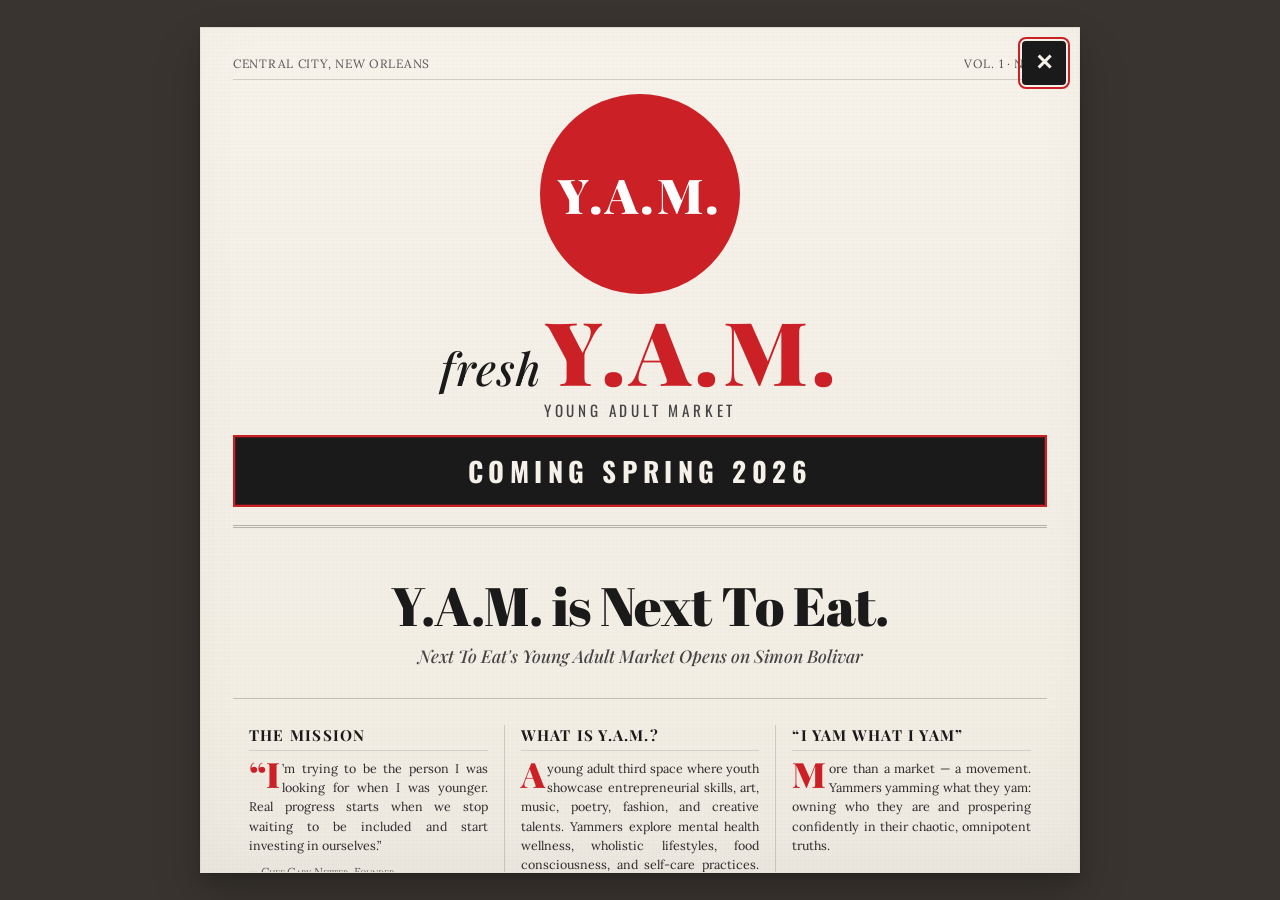
==== index.html @ 1c766633 "Rename yam-splash.html to index.html" ====
<!DOCTYPE html>
<html lang="en">
<head>
<meta charset="UTF-8">
<meta name="viewport" content="width=device-width, initial-scale=1.0">
<title>fresh Y.A.M. — Next To Eat</title>
<link rel="preconnect" href="https://fonts.googleapis.com">
<link rel="preconnect" href="https://fonts.gstatic.com" crossorigin>
<link href="https://fonts.googleapis.com/css2?family=Playfair+Display:ital,wght@0,400;0,500;0,600;0,700;0,800;0,900;1,400;1,500;1,600;1,700&family=Abril+Fatface&family=Lora:ital,wght@0,400;0,500;0,600;0,700;1,400;1,500;1,600;1,700&family=Oswald:wght@400;500;600;700&display=swap" rel="stylesheet">
<style>
/* ============================================================
   RESET & BASE
   ============================================================ */
*, *::before, *::after { margin: 0; padding: 0; box-sizing: border-box; }

/* ============================================================
   OVERLAY & BACKDROP
   ============================================================ */
#yam-overlay {
  position: fixed;
  inset: 0;
  z-index: 99999;
  display: flex;
  align-items: center;
  justify-content: center;
  overflow: hidden;
  font-family: 'Lora', 'Georgia', serif;
}

#yam-backdrop {
  position: absolute;
  inset: 0;
  background: rgba(30, 25, 20, 0.88);
  opacity: 0;
  animation: backdropFadeIn 0.6s ease-out forwards;
}

/* ============================================================
   NEWSPAPER CONTAINER
   ============================================================ */
#yam-newspaper {
  position: relative;
  z-index: 2;
  width: clamp(320px, 88vw, 880px);
  max-height: 94vh;
  overflow-y: auto;
  overflow-x: hidden;
  scrollbar-width: thin;
  scrollbar-color: #C4B9A8 #F5F0E8;

  /* Paper background with subtle texture */
  background:
    repeating-linear-gradient(
      0deg,
      transparent,
      transparent 3px,
      rgba(0,0,0,0.008) 3px,
      rgba(0,0,0,0.008) 4px
    ),
    repeating-linear-gradient(
      90deg,
      transparent,
      transparent 3px,
      rgba(0,0,0,0.006) 3px,
      rgba(0,0,0,0.006) 4px
    ),
    linear-gradient(
      180deg,
      #F7F2EA 0%,
      #F5F0E8 20%,
      #F3EEE4 80%,
      #EDE8DF 100%
    );
  background-color: #F5F0E8;

  /* Paper shadow & depth */
  box-shadow:
    0 1px 2px rgba(0,0,0,0.08),
    0 4px 8px rgba(0,0,0,0.08),
    0 12px 24px rgba(0,0,0,0.12),
    0 24px 48px rgba(0,0,0,0.16),
    inset 0 0 60px rgba(0,0,0,0.025);

  /* Edge aging */
  border: 1px solid rgba(0,0,0,0.06);

  /* Initial state — hidden, ready for spin */
  opacity: 0;
  transform: scale(0.05) rotate(720deg);
  transform-origin: center center;
  will-change: transform, opacity;

  padding: clamp(16px, 3vw, 32px);
  padding-top: clamp(12px, 2vw, 20px);
}

/* Webkit scrollbar */
#yam-newspaper::-webkit-scrollbar { width: 6px; }
#yam-newspaper::-webkit-scrollbar-track { background: #F5F0E8; }
#yam-newspaper::-webkit-scrollbar-thumb { background: #C4B9A8; border-radius: 3px; }

/* ============================================================
   SPIN ENTRY ANIMATION
   ============================================================ */
#yam-newspaper.np-enter {
  animation: newspaperSpin 1.4s cubic-bezier(0.16, 1, 0.3, 1) forwards;
}

@keyframes newspaperSpin {
  0% {
    opacity: 0;
    transform: scale(0.05) rotate(720deg);
  }
  8% {
    opacity: 1;
  }
  100% {
    opacity: 1;
    transform: scale(1) rotate(0deg);
  }
}

/* ============================================================
   BOUNCE / SETTLE
   ============================================================ */
#yam-newspaper.np-bounce {
  animation: newspaperBounce 0.4s ease-out forwards;
}

@keyframes newspaperBounce {
  0%   { transform: scale(1) translateY(0); }
  35%  { transform: scale(1.018) translateY(-3px); }
  65%  { transform: scale(0.997) translateY(1px); }
  100% { transform: scale(1) translateY(0); }
}

/* ============================================================
   EXIT ANIMATION
   ============================================================ */
#yam-newspaper.np-exit {
  animation: newspaperExit 0.7s cubic-bezier(0.55, 0, 1, 0.45) forwards;
  pointer-events: none;
}

@keyframes newspaperExit {
  0% {
    opacity: 1;
    transform: scale(1) rotate(0deg) translateY(0);
  }
  100% {
    opacity: 0;
    transform: scale(0.08) rotate(-600deg) translateY(-120vh);
  }
}

#yam-backdrop.bd-exit {
  animation: backdropFadeOut 0.6s ease-in forwards;
}

@keyframes backdropFadeIn {
  from { opacity: 0; }
  to   { opacity: 1; }
}

@keyframes backdropFadeOut {
  from { opacity: 1; }
  to   { opacity: 0; }
}

/* ============================================================
   DISMISS BUTTON
   ============================================================ */
#yam-dismiss {
  position: absolute;
  top: clamp(6px, 1vw, 14px);
  right: clamp(6px, 1vw, 14px);
  z-index: 20;
  width: 44px;
  height: 44px;
  min-width: 44px;
  min-height: 44px;
  border: 2px solid #1A1A1A;
  border-radius: 4px;
  background: #F5F0E8;
  color: #1A1A1A;
  font-size: 22px;
  font-weight: 700;
  line-height: 1;
  cursor: pointer;
  display: flex;
  align-items: center;
  justify-content: center;
  opacity: 0;
  pointer-events: none;
  transition: background 0.2s, color 0.2s, border-color 0.2s;
}

#yam-dismiss:hover,
#yam-dismiss:focus-visible {
  background: #1A1A1A;
  color: #F5F0E8;
  outline: 2px solid #CC2027;
  outline-offset: 2px;
}

#yam-dismiss.visible {
  opacity: 1;
  pointer-events: auto;
  animation: dismissFadeIn 0.35s ease-out forwards;
}

@keyframes dismissFadeIn {
  from { opacity: 0; transform: scale(0.8); }
  to   { opacity: 1; transform: scale(1); }
}

/* ============================================================
   MASTHEAD
   ============================================================ */
.np-masthead {
  text-align: center;
  padding-bottom: clamp(8px, 1.5vw, 16px);
}

.np-meta-row {
  display: flex;
  justify-content: space-between;
  align-items: center;
  font-family: 'Lora', serif;
  font-size: clamp(0.55rem, 1.2vw, 0.75rem);
  color: #555;
  letter-spacing: 0.06em;
  text-transform: uppercase;
  padding: clamp(4px, 0.8vw, 8px) 0;
  border-bottom: 1px solid rgba(0,0,0,0.15);
  margin-bottom: clamp(8px, 1.5vw, 14px);
}

/* Y.A.M. Logo */
.np-logo-area {
  margin: clamp(6px, 1vw, 12px) auto;
}

.np-yam-logo {
  display: block;
  margin: 0 auto;
  width: clamp(100px, 22vw, 200px);
  height: auto;
  object-fit: contain;
  border-radius: 6px;
}

/* Fallback if image missing */
.np-yam-logo-fallback {
  display: none;
  margin: 0 auto;
  width: clamp(100px, 22vw, 200px);
  height: clamp(100px, 22vw, 200px);
  background: #CC2027;
  border-radius: 50%;
  color: #fff;
  font-family: 'Playfair Display', serif;
  font-weight: 900;
  font-size: clamp(1.5rem, 5vw, 3rem);
  display: none;
  align-items: center;
  justify-content: center;
  letter-spacing: 0.05em;
}

/* Masthead title */
.np-title {
  margin: clamp(4px, 0.8vw, 10px) 0 clamp(2px, 0.4vw, 6px);
  line-height: 1;
}

.np-fresh {
  font-family: 'Playfair Display', serif;
  font-style: italic;
  font-weight: 500;
  font-size: clamp(1.5rem, 4.5vw, 2.8rem);
  color: #1A1A1A;
  letter-spacing: 0.02em;
}

.np-yam-text {
  font-family: 'Playfair Display', serif;
  font-weight: 900;
  font-size: clamp(2.8rem, 9vw, 5.5rem);
  color: #CC2027;
  letter-spacing: 0.04em;
  display: inline;
}

.np-subtitle {
  font-family: 'Oswald', sans-serif;
  font-weight: 400;
  font-size: clamp(0.65rem, 1.5vw, 0.95rem);
  letter-spacing: 0.25em;
  text-transform: uppercase;
  color: #444;
  margin-bottom: clamp(8px, 1.5vw, 14px);
}

/* ============================================================
   DATE BANNER — "COMING SPRING 2026" / "NOW OPEN"
   ============================================================ */
.np-date-banner {
  position: relative;
  margin: clamp(6px, 1vw, 12px) auto;
  max-width: 100%;
}

#coming-soon {
  position: relative;
  z-index: 2;
  display: flex;
  align-items: center;
  justify-content: center;
  background: #1A1A1A;
  color: #F5F0E8;
  font-family: 'Oswald', sans-serif;
  font-weight: 700;
  font-size: clamp(1rem, 3vw, 1.7rem);
  letter-spacing: 0.2em;
  text-transform: uppercase;
  padding: clamp(8px, 1.2vw, 14px) clamp(12px, 2vw, 24px);
  border: 2px solid #CC2027;
  box-shadow: inset 0 0 0 1px rgba(204,32,39,0.3);
}

#now-open {
  position: absolute;
  inset: 0;
  z-index: 1;
  display: flex;
  align-items: center;
  justify-content: center;
  background: #1A1A1A;
  color: #CC2027;
  font-family: 'Oswald', sans-serif;
  font-weight: 700;
  font-size: clamp(1.2rem, 3.5vw, 2rem);
  letter-spacing: 0.25em;
  text-transform: uppercase;
  opacity: 0;
  border: 2px solid #CC2027;
}

#now-open.revealed {
  opacity: 1;
  animation: nowOpenGlow 1.2s ease-out forwards;
}

@keyframes nowOpenGlow {
  0% {
    text-shadow: 0 0 20px rgba(204,32,39,0.8), 0 0 40px rgba(204,32,39,0.4);
    box-shadow: inset 0 0 30px rgba(204,32,39,0.3), 0 0 20px rgba(204,32,39,0.3);
  }
  50% {
    text-shadow: 0 0 40px rgba(204,32,39,1), 0 0 80px rgba(204,32,39,0.6), 0 0 120px rgba(255,180,50,0.3);
    box-shadow: inset 0 0 50px rgba(204,32,39,0.4), 0 0 40px rgba(204,32,39,0.5);
  }
  100% {
    text-shadow: 0 0 8px rgba(204,32,39,0.5), 0 0 20px rgba(204,32,39,0.2);
    box-shadow: inset 0 0 0 1px rgba(204,32,39,0.3);
  }
}

/* ============================================================
   DECORATIVE RULES
   ============================================================ */
.np-rule {
  border: none;
  border-top: 1px solid rgba(0,0,0,0.2);
  margin: clamp(8px, 1.5vw, 16px) 0;
}

.np-rule-double {
  border-top: 3px double rgba(0,0,0,0.25);
  margin: clamp(10px, 1.8vw, 18px) 0;
}

/* ============================================================
   HEADLINE
   ============================================================ */
.np-headline {
  text-align: center;
  padding: clamp(6px, 1.2vw, 14px) 0;
}

.np-headline h1 {
  font-family: 'Abril Fatface', 'Playfair Display', serif;
  font-weight: 400;
  font-size: clamp(1.7rem, 5.5vw, 3.4rem);
  line-height: 1.08;
  color: #1A1A1A;
  letter-spacing: -0.01em;
  margin-bottom: clamp(4px, 0.8vw, 10px);
}

.np-subhead {
  font-family: 'Playfair Display', serif;
  font-style: italic;
  font-weight: 500;
  font-size: clamp(0.75rem, 1.8vw, 1.1rem);
  color: #444;
  line-height: 1.3;
}

/* ============================================================
   COLUMNS
   ============================================================ */
.np-columns {
  display: flex;
  gap: 0;
  padding: clamp(4px, 0.8vw, 10px) 0;
}

.np-column {
  flex: 1;
  padding: 0 clamp(8px, 1.5vw, 16px);
}

.np-column + .np-column {
  border-left: 1px solid rgba(0,0,0,0.15);
}

.np-column h2 {
  font-family: 'Playfair Display', serif;
  font-weight: 700;
  font-size: clamp(0.7rem, 1.5vw, 0.95rem);
  text-transform: uppercase;
  letter-spacing: 0.08em;
  color: #1A1A1A;
  margin-bottom: clamp(4px, 0.6vw, 8px);
  border-bottom: 1px solid rgba(0,0,0,0.12);
  padding-bottom: clamp(2px, 0.4vw, 6px);
}

.np-column p {
  font-family: 'Lora', serif;
  font-size: clamp(0.6rem, 1.2vw, 0.78rem);
  line-height: 1.55;
  color: #2A2A2A;
  text-align: justify;
  hyphens: auto;
}

.np-attribution {
  font-style: italic;
  font-variant: small-caps;
  margin-top: clamp(4px, 0.6vw, 8px);
  font-size: clamp(0.55rem, 1.1vw, 0.72rem) !important;
  color: #555 !important;
}

/* Drop caps */
.drop-cap {
  float: left;
  font-family: 'Playfair Display', serif;
  font-weight: 900;
  font-size: clamp(1.8em, 3.5vw, 2.8em);
  line-height: 0.78;
  padding-right: 0.07em;
  padding-top: 0.04em;
  color: #CC2027;
}

/* ============================================================
   FOOTER
   ============================================================ */
.np-footer {
  text-align: center;
  padding-top: clamp(8px, 1.5vw, 16px);
  border-top: 3px double rgba(0,0,0,0.2);
}

.np-nte-logo {
  display: block;
  margin: clamp(6px, 1vw, 12px) auto;
  width: clamp(120px, 28vw, 260px);
  height: auto;
  object-fit: contain;
}

.np-nte-logo-fallback {
  display: none;
  margin: clamp(6px, 1vw, 12px) auto;
  font-family: 'Playfair Display', serif;
  font-weight: 700;
  font-size: clamp(1rem, 2.5vw, 1.4rem);
  color: #1A1A1A;
  letter-spacing: 0.1em;
  text-transform: uppercase;
}

.np-footer-text {
  font-family: 'Lora', serif;
  font-size: clamp(0.55rem, 1.1vw, 0.72rem);
  color: #666;
  letter-spacing: 0.06em;
  padding-bottom: clamp(4px, 0.8vw, 10px);
}

/* ============================================================
   SHATTER EFFECT — CRACK LINES
   ============================================================ */
.crack-overlay {
  position: absolute;
  inset: 0;
  pointer-events: none;
  z-index: 5;
  overflow: visible;
}

.crack-line {
  position: absolute;
  height: 1px;
  transform-origin: 0% 50%;
  transform: scaleX(0);
  pointer-events: none;
}

.crack-line.animate {
  animation: crackGrow 0.3s ease-out forwards;
}

@keyframes crackGrow {
  0%   { transform: scaleX(0); }
  100% { transform: scaleX(1); }
}

/* ============================================================
   SHATTER EFFECT — SHARDS
   ============================================================ */
.shard-container {
  pointer-events: none;
  overflow: visible;
}

.shard {
  position: absolute;
  top: 0;
  left: 0;
  width: 100%;
  height: 100%;
  will-change: transform, opacity;
  backface-visibility: hidden;
  overflow: hidden;
}

/* Glint highlight on each shard */
.shard::after {
  content: '';
  position: absolute;
  inset: 0;
  background: linear-gradient(
    135deg,
    transparent 30%,
    rgba(255,255,255,0.35) 45%,
    rgba(255,255,255,0.08) 55%,
    transparent 70%
  );
  pointer-events: none;
}

.shard.burst {
  animation: shardBurst var(--duration, 0.7s) cubic-bezier(0.25, 0.46, 0.45, 0.94) var(--delay, 0s) forwards;
}

@keyframes shardBurst {
  0% {
    transform: translate3d(0, 0, 0) rotateX(0deg) rotateZ(0deg);
    opacity: 1;
  }
  20% {
    opacity: 1;
  }
  100% {
    transform: translate3d(var(--tx, 100px), var(--ty, 200px), 0) rotateX(var(--rx, 90deg)) rotateZ(var(--rz, 180deg));
    opacity: 0;
  }
}

/* ============================================================
   SHOCKWAVE
   ============================================================ */
.shockwave {
  position: fixed;
  pointer-events: none;
  border: 2px solid rgba(204, 32, 39, 0.5);
  border-radius: 50%;
  transform: scale(0);
  opacity: 1;
  z-index: 100001;
  animation: shockwaveExpand 0.6s ease-out forwards;
}

@keyframes shockwaveExpand {
  0% {
    transform: scale(0);
    opacity: 0.7;
    border-width: 3px;
  }
  100% {
    transform: scale(1);
    opacity: 0;
    border-width: 1px;
  }
}

/* ============================================================
   SCREEN SHAKE
   ============================================================ */
#yam-newspaper.shake {
  animation: screenShake 0.18s ease-out;
}

@keyframes screenShake {
  0%   { transform: translate(0, 0); }
  15%  { transform: translate(-4px, 2px); }
  30%  { transform: translate(3px, -3px); }
  45%  { transform: translate(-2px, 3px); }
  60%  { transform: translate(3px, -1px); }
  75%  { transform: translate(-1px, 2px); }
  100% { transform: translate(0, 0); }
}

/* ============================================================
   SPARKLES
   ============================================================ */
.sparkle {
  position: fixed;
  pointer-events: none;
  width: 4px;
  height: 4px;
  border-radius: 50%;
  z-index: 100001;
  animation: sparkleTwinkle var(--sparkle-dur, 0.8s) ease-out var(--sparkle-delay, 0s) forwards;
}

@keyframes sparkleTwinkle {
  0% {
    transform: scale(0) rotate(0deg);
    opacity: 1;
  }
  30% {
    transform: scale(1.5) rotate(90deg);
    opacity: 1;
  }
  100% {
    transform: scale(0) rotate(270deg) translateY(var(--sparkle-drift, 20px));
    opacity: 0;
  }
}

/* ============================================================
   RESPONSIVE
   ============================================================ */
@media (max-width: 768px) {
  #yam-newspaper {
    width: 95vw;
    padding: clamp(12px, 3vw, 20px);
    max-height: 92vh;
  }

  .np-columns {
    flex-direction: column;
    gap: 0;
  }

  .np-column + .np-column {
    border-left: none;
    border-top: 1px solid rgba(0,0,0,0.12);
    padding-top: clamp(6px, 1.5vw, 10px);
    margin-top: clamp(6px, 1.5vw, 10px);
  }

  .np-column {
    padding: 0;
  }

  .np-column p {
    text-align: left;
  }
}

@media (min-width: 1600px) {
  #yam-newspaper {
    max-width: 920px;
  }
}

/* ============================================================
   REDUCED MOTION
   ============================================================ */
@media (prefers-reduced-motion: reduce) {
  #yam-newspaper {
    animation: none !important;
    opacity: 1 !important;
    transform: scale(1) rotate(0) !important;
    transition: opacity 0.4s ease !important;
  }

  #yam-newspaper.np-enter {
    animation: simpleFadeIn 0.5s ease-out forwards !important;
  }

  #yam-newspaper.np-exit {
    animation: simpleFadeOut 0.4s ease-in forwards !important;
  }

  #yam-backdrop {
    animation-duration: 0.3s !important;
  }

  .shard { animation: none !important; }
  .crack-line { animation: none !important; }
  .shockwave { animation: none !important; display: none; }
  .sparkle { animation: none !important; display: none; }
  #yam-newspaper.shake { animation: none !important; }
}

@keyframes simpleFadeIn {
  from { opacity: 0; transform: scale(1); }
  to   { opacity: 1; transform: scale(1); }
}

@keyframes simpleFadeOut {
  from { opacity: 1; }
  to   { opacity: 0; }
}

/* ============================================================
   ORNAMENTAL / EXTRAS
   ============================================================ */
.np-ornament {
  text-align: center;
  font-size: clamp(0.6rem, 1.2vw, 0.85rem);
  color: #999;
  letter-spacing: 0.3em;
  padding: clamp(2px, 0.4vw, 6px) 0;
}
</style>
</head>
<body>

<!-- ============================================================
     OVERLAY
     ============================================================ -->
<div id="yam-overlay" role="dialog" aria-modal="true" aria-label="Y.A.M. Launch Announcement">
  <div id="yam-backdrop"></div>

  <div id="yam-newspaper">
    <!-- DISMISS BUTTON -->
    <button id="yam-dismiss" aria-label="Close announcement">&#x2715;</button>

    <!-- ====== MASTHEAD ====== -->
    <header class="np-masthead">
      <div class="np-meta-row">
        <span>Central City, New Orleans</span>
        <span>Vol. 1 &middot; No. 1</span>
      </div>

      <!-- Y.A.M. Logo -->
      <div class="np-logo-area">
        <img
          src="./assets/123_1.jpeg"
          alt="Y.A.M. — Young Adult Market"
          class="np-yam-logo"
          id="yam-logo-img"
        >
        <div class="np-yam-logo-fallback" id="yam-logo-fallback">Y.A.M.</div>
      </div>

      <!-- Masthead Title -->
      <div class="np-title">
        <span class="np-fresh">fresh</span>&nbsp;<span class="np-yam-text">Y.A.M.</span>
      </div>
      <div class="np-subtitle">Young Adult Market</div>

      <!-- Date Banner -->
      <div class="np-date-banner" id="date-banner">
        <div id="coming-soon">COMING SPRING 2026</div>
        <div id="now-open">NOW OPEN</div>
      </div>

      <div class="np-rule np-rule-double"></div>
    </header>

    <!-- ====== HEADLINE ====== -->
    <section class="np-headline">
      <h1>Y.A.M. is Next To Eat.</h1>
      <p class="np-subhead">Next To Eat's Young Adult Market Opens on Simon Bolivar</p>
    </section>

    <div class="np-rule"></div>

    <!-- ====== COLUMNS ====== -->
    <section class="np-columns">
      <article class="np-column">
        <h2>The Mission</h2>
        <p><span class="drop-cap">&ldquo;I</span>&rsquo;m trying to be the person I was looking for when I was younger. Real progress starts when we stop waiting to be included and start investing in ourselves.&rdquo;</p>
        <p class="np-attribution">&mdash; Chef Gary Netter, Founder</p>
      </article>

      <article class="np-column">
        <h2>What is Y.A.M.?</h2>
        <p><span class="drop-cap">A</span> young adult third space where youth showcase entrepreneurial skills, art, music, poetry, fashion, and creative talents. Yammers explore mental health wellness, wholistic lifestyles, food consciousness, and self-care practices. Come for fellowship in multiple disciplines. Stay for the poke bowls and vibes.</p>
      </article>

      <article class="np-column">
        <h2>&ldquo;I Yam What I Yam&rdquo;</h2>
        <p><span class="drop-cap">M</span>ore than a market&nbsp;&mdash; a movement. Yammers yamming what they yam: owning who they are and prospering confidently in their chaotic, omnipotent truths.</p>
      </article>
    </section>

    <div class="np-rule"></div>

    <div class="np-ornament">&bull; &bull; &bull;</div>

    <!-- ====== FOOTER ====== -->
    <footer class="np-footer">
      <img
        src="./assets/Next_To_Eat_WCM_CMYK_High_Res-01.png"
        alt="Next To Eat — Wholistic Culinary Market"
        class="np-nte-logo"
        id="nte-logo-img"
      >
      <div class="np-nte-logo-fallback" id="nte-logo-fallback">
        NEXT TO EAT<br>
        <small style="font-weight:400;font-size:0.6em;letter-spacing:0.15em;">Wholistic Culinary Market</small>
      </div>
      <p class="np-footer-text">A Next To Eat Initiative &middot; nexttoeat.com</p>
    </footer>
  </div>
</div>

<script>
/* =============================================================
   CONFIG
   ============================================================= */
const NOW_OPEN = false; // Set to true when Y.A.M. officially opens

/* =============================================================
   DOM REFERENCES
   ============================================================= */
const overlay    = document.getElementById('yam-overlay');
const backdrop   = document.getElementById('yam-backdrop');
const newspaper  = document.getElementById('yam-newspaper');
const dismissBtn = document.getElementById('yam-dismiss');
const comingSoon = document.getElementById('coming-soon');
const nowOpen    = document.getElementById('now-open');
const dateBanner = document.getElementById('date-banner');

const prefersReducedMotion = window.matchMedia('(prefers-reduced-motion: reduce)').matches;

/* =============================================================
   IMAGE FALLBACKS
   ============================================================= */
document.getElementById('yam-logo-img').addEventListener('error', function() {
  this.style.display = 'none';
  const fb = document.getElementById('yam-logo-fallback');
  fb.style.display = 'flex';
});

document.getElementById('nte-logo-img').addEventListener('error', function() {
  this.style.display = 'none';
  const fb = document.getElementById('nte-logo-fallback');
  fb.style.display = 'block';
});

/* =============================================================
   FOCUS TRAP
   ============================================================= */
function trapFocus() {
  dismissBtn.focus();
  overlay.addEventListener('keydown', function(e) {
    if (e.key === 'Tab') {
      e.preventDefault();
      dismissBtn.focus();
    }
    if (e.key === 'Escape') {
      dismiss();
    }
  });
}

/* =============================================================
   SHARD GENERATION (Voronoi-like grid tessellation)
   ============================================================= */
function generateShards(sourceEl) {
  const isMobile = window.innerWidth < 768;
  const cols = isMobile ? 5 : 7;
  const rows = isMobile ? 3 : 5;

  // Generate jittered grid intersection points (as percentages 0-100)
  const pts = [];
  for (let r = 0; r <= rows; r++) {
    pts[r] = [];
    for (let c = 0; c <= cols; c++) {
      let px = (c / cols) * 100;
      let py = (r / rows) * 100;
      // Jitter interior points
      if (r > 0 && r < rows && c > 0 && c < cols) {
        px += (Math.random() - 0.5) * (100 / cols) * 0.65;
        py += (Math.random() - 0.5) * (100 / rows) * 0.65;
      }
      // Clamp to bounds
      px = Math.max(0, Math.min(100, px));
      py = Math.max(0, Math.min(100, py));
      pts[r][c] = { x: px, y: py };
    }
  }

  const shards = [];

  for (let r = 0; r < rows; r++) {
    for (let c = 0; c < cols; c++) {
      const tl = pts[r][c];
      const tr = pts[r][c + 1];
      const bl = pts[r + 1][c];
      const br = pts[r + 1][c + 1];

      // Split each cell into 2 triangles via random diagonal
      let triangles;
      if (Math.random() > 0.5) {
        triangles = [[tl, tr, br], [tl, br, bl]];
      } else {
        triangles = [[tl, tr, bl], [tr, br, bl]];
      }

      triangles.forEach(tri => {
        // Compute centroid for trajectory direction
        const cx = (tri[0].x + tri[1].x + tri[2].x) / 3;
        const cy = (tri[0].y + tri[1].y + tri[2].y) / 3;

        // Direction from center of element
        const angle = Math.atan2(cy - 50, cx - 50);
        const dist  = 150 + Math.random() * 350;
        const tx    = Math.cos(angle) * dist + (Math.random() - 0.5) * 150;
        // Gravity bias: add downward drift
        const ty    = Math.sin(angle) * dist + Math.random() * 200 + 50;
        const rz    = (Math.random() - 0.5) * 600;
        const rx    = (Math.random() - 0.5) * 300;
        const delay = Math.random() * 0.12;
        const dur   = 0.55 + Math.random() * 0.45;

        const clipPath = `polygon(${tri.map(p => p.x.toFixed(2) + '% ' + p.y.toFixed(2) + '%').join(', ')})`;

        shards.push({ clipPath, tx, ty, rz, rx, delay, dur });
      });
    }
  }

  return shards;
}

/* =============================================================
   CREATE CRACK LINES
   ============================================================= */
function createCracks(containerEl) {
  const crackCount = 12;
  const w = containerEl.offsetWidth;
  const h = containerEl.offsetHeight;
  const cx = w / 2;
  const cy = h / 2;

  const crackOverlay = document.createElement('div');
  crackOverlay.className = 'crack-overlay';
  crackOverlay.style.position = 'absolute';
  crackOverlay.style.top = '0';
  crackOverlay.style.left = '0';
  crackOverlay.style.width = '100%';
  crackOverlay.style.height = '100%';
  crackOverlay.style.zIndex = '5';
  crackOverlay.style.pointerEvents = 'none';

  for (let i = 0; i < crackCount; i++) {
    const crack = document.createElement('div');
    crack.className = 'crack-line';
    const angle = (i / crackCount) * 360 + (Math.random() - 0.5) * 25;
    const length = Math.max(w, h) * (0.5 + Math.random() * 0.5);
    crack.style.left = cx + 'px';
    crack.style.top = cy + 'px';
    crack.style.width = length + 'px';
    crack.style.background = `linear-gradient(to right,
      rgba(255,255,255,0.9) 0%,
      rgba(255,255,255,0.5) 40%,
      rgba(255,255,255,0.1) 100%
    )`;
    crack.style.transform = `rotate(${angle}deg) scaleX(0)`;
    crack.style.animationDelay = (Math.random() * 0.15) + 's';
    // Trigger animation
    requestAnimationFrame(() => crack.classList.add('animate'));
    crackOverlay.appendChild(crack);
  }

  containerEl.style.position = 'relative';
  containerEl.appendChild(crackOverlay);

  return crackOverlay;
}

/* =============================================================
   TRIGGER SHATTER SEQUENCE
   ============================================================= */
function triggerShatter() {
  if (prefersReducedMotion) {
    // Reduced motion: just swap text immediately
    comingSoon.style.display = 'none';
    nowOpen.classList.add('revealed');
    showDismiss();
    return;
  }

  const rect = comingSoon.getBoundingClientRect();
  const styles = window.getComputedStyle(comingSoon);

  // Phase 1: Cracks
  const crackOverlay = createCracks(comingSoon);

  // Phase 2: Burst (after cracks finish)
  setTimeout(() => {
    // Generate shard data
    const shardData = generateShards(comingSoon);

    // Create fixed-position shard container at the exact banner location
    const shardContainer = document.createElement('div');
    shardContainer.className = 'shard-container';
    shardContainer.style.position = 'fixed';
    shardContainer.style.left = rect.left + 'px';
    shardContainer.style.top = rect.top + 'px';
    shardContainer.style.width = rect.width + 'px';
    shardContainer.style.height = rect.height + 'px';
    shardContainer.style.zIndex = '100000';
    shardContainer.style.overflow = 'visible';
    shardContainer.style.pointerEvents = 'none';

    // Copy essential styles for shard rendering
    const bg = styles.background;
    const color = styles.color;
    const font = styles.font;
    const ls = styles.letterSpacing;
    const border = styles.border;
    const padding = styles.padding;
    const textContent = comingSoon.textContent;

    shardData.forEach(s => {
      const shard = document.createElement('div');
      shard.className = 'shard';
      shard.style.clipPath = s.clipPath;
      shard.style.background = bg;
      shard.style.color = color;
      shard.style.font = font;
      shard.style.letterSpacing = ls;
      shard.style.display = 'flex';
      shard.style.alignItems = 'center';
      shard.style.justifyContent = 'center';
      shard.style.setProperty('--tx', s.tx + 'px');
      shard.style.setProperty('--ty', s.ty + 'px');
      shard.style.setProperty('--rz', s.rz + 'deg');
      shard.style.setProperty('--rx', s.rx + 'deg');
      shard.style.setProperty('--delay', s.delay + 's');
      shard.style.setProperty('--duration', s.dur + 's');
      shard.textContent = textContent;
      shardContainer.appendChild(shard);
    });

    overlay.appendChild(shardContainer);

    // Hide original text & crack overlay
    comingSoon.style.visibility = 'hidden';
    if (crackOverlay.parentNode) crackOverlay.remove();

    // Trigger burst animation on all shards
    requestAnimationFrame(() => {
      shardContainer.querySelectorAll('.shard').forEach(s => s.classList.add('burst'));
    });

    // Screen shake
    newspaper.classList.add('shake');
    setTimeout(() => newspaper.classList.remove('shake'), 200);

    // Shockwave
    createShockwave(rect);

    // Reveal "NOW OPEN" after shards start clearing
    setTimeout(() => {
      nowOpen.classList.add('revealed');
      createSparkles(rect);
    }, 250);

    // Clean up shards & show dismiss
    setTimeout(() => {
      if (shardContainer.parentNode) shardContainer.remove();
      showDismiss();
    }, 1200);

  }, 350); // Wait for cracks to draw
}

/* =============================================================
   SHOCKWAVE
   ============================================================= */
function createShockwave(originRect) {
  const cx = originRect.left + originRect.width / 2;
  const cy = originRect.top + originRect.height / 2;
  const size = Math.max(window.innerWidth, window.innerHeight) * 0.8;

  const wave = document.createElement('div');
  wave.className = 'shockwave';
  wave.style.left = (cx - size / 2) + 'px';
  wave.style.top = (cy - size / 2) + 'px';
  wave.style.width = size + 'px';
  wave.style.height = size + 'px';
  overlay.appendChild(wave);

  // Second wave with delay
  const wave2 = wave.cloneNode();
  wave2.style.animationDelay = '0.08s';
  wave2.style.borderColor = 'rgba(255, 180, 50, 0.3)';
  overlay.appendChild(wave2);

  setTimeout(() => {
    wave.remove();
    wave2.remove();
  }, 800);
}

/* =============================================================
   SPARKLES
   ============================================================= */
function createSparkles(originRect) {
  const cx = originRect.left + originRect.width / 2;
  const cy = originRect.top + originRect.height / 2;
  const count = window.innerWidth < 768 ? 10 : 18;

  for (let i = 0; i < count; i++) {
    const spark = document.createElement('div');
    spark.className = 'sparkle';

    const x = cx + (Math.random() - 0.5) * originRect.width * 1.5;
    const y = cy + (Math.random() - 0.5) * originRect.height * 3;
    const size = 2 + Math.random() * 5;
    const hue = Math.random() > 0.5 ? '40' : '0';  // gold or red
    const dur = 0.5 + Math.random() * 0.8;
    const delay = Math.random() * 0.4;
    const drift = 10 + Math.random() * 30;

    spark.style.left = x + 'px';
    spark.style.top = y + 'px';
    spark.style.width = size + 'px';
    spark.style.height = size + 'px';
    spark.style.background = `radial-gradient(circle, hsla(${hue}, 90%, 60%, 1), hsla(${hue}, 90%, 50%, 0.4))`;
    spark.style.boxShadow = `0 0 ${size}px hsla(${hue}, 90%, 60%, 0.6)`;
    spark.style.setProperty('--sparkle-dur', dur + 's');
    spark.style.setProperty('--sparkle-delay', delay + 's');
    spark.style.setProperty('--sparkle-drift', drift + 'px');

    overlay.appendChild(spark);

    setTimeout(() => spark.remove(), (dur + delay) * 1000 + 100);
  }
}

/* =============================================================
   SHOW DISMISS BUTTON
   ============================================================= */
function showDismiss() {
  dismissBtn.classList.add('visible');
  trapFocus();
}

/* =============================================================
   DISMISS
   ============================================================= */
function dismiss() {
  if (newspaper.classList.contains('np-exit')) return; // already dismissing

  newspaper.classList.remove('np-bounce', 'shake');
  newspaper.style.animation = 'none';
  // Force reflow
  void newspaper.offsetHeight;
  newspaper.style.animation = '';

  newspaper.classList.add('np-exit');
  backdrop.classList.add('bd-exit');

  newspaper.addEventListener('animationend', function handler(e) {
    if (e.animationName === 'newspaperExit') {
      overlay.remove();
      newspaper.removeEventListener('animationend', handler);
    }
  });

  // Fallback removal
  setTimeout(() => {
    if (overlay.parentNode) overlay.remove();
  }, 1000);
}

/* =============================================================
   MAIN SEQUENCE
   ============================================================= */
function init() {
  if (prefersReducedMotion) {
    // Reduced motion path
    newspaper.style.opacity = '1';
    newspaper.style.transform = 'scale(1) rotate(0)';
    newspaper.classList.add('np-enter');

    setTimeout(() => {
      if (NOW_OPEN) {
        comingSoon.style.display = 'none';
        nowOpen.classList.add('revealed');
      }
      showDismiss();
    }, 600);

    dismissBtn.addEventListener('click', dismiss);
    return;
  }

  // Start entry animation
  requestAnimationFrame(() => {
    newspaper.classList.add('np-enter');
  });

  // Listen for spin end
  newspaper.addEventListener('animationend', function handler(e) {
    if (e.animationName === 'newspaperSpin') {
      newspaper.removeEventListener('animationend', handler);

      // Set stable base state
      newspaper.style.opacity = '1';
      newspaper.style.transform = 'scale(1) rotate(0deg)';
      newspaper.classList.remove('np-enter');

      // Bounce
      requestAnimationFrame(() => {
        newspaper.classList.add('np-bounce');
      });

      newspaper.addEventListener('animationend', function bounceHandler(e2) {
        if (e2.animationName === 'newspaperBounce') {
          newspaper.removeEventListener('animationend', bounceHandler);
          newspaper.classList.remove('np-bounce');
          onLanded();
        }
      });
    }
  });

  dismissBtn.addEventListener('click', dismiss);
}

function onLanded() {
  if (NOW_OPEN) {
    // Wait 2 seconds for reader to absorb, then shatter
    setTimeout(triggerShatter, 2000);
  } else {
    // No shatter — just show dismiss after brief pause
    setTimeout(showDismiss, 500);
  }
}

/* =============================================================
   LAUNCH
   ============================================================= */
if (document.readyState === 'loading') {
  document.addEventListener('DOMContentLoaded', init);
} else {
  init();
}
</script>
</body>
</html>
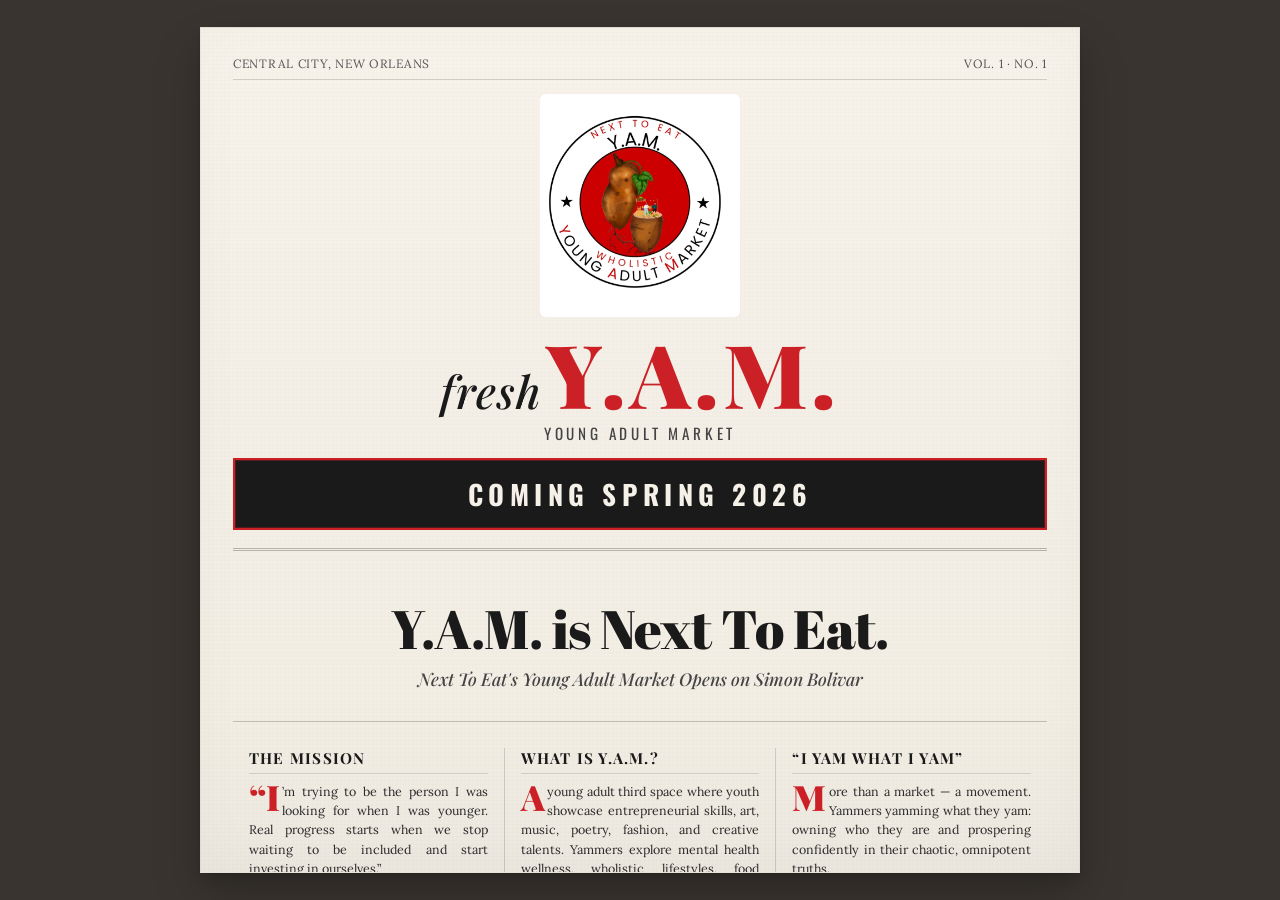
==== commit 6283cb92: "Change NOW_OPEN to true in index.html" ====
--- a/index.html
+++ b/index.html
@@ -841,7 +841,7 @@
 /* =============================================================
    CONFIG
    ============================================================= */
-const NOW_OPEN = false; // Set to true when Y.A.M. officially opens
+const NOW_OPEN = true; // Set to true when Y.A.M. officially opens
 
 /* =============================================================
    DOM REFERENCES
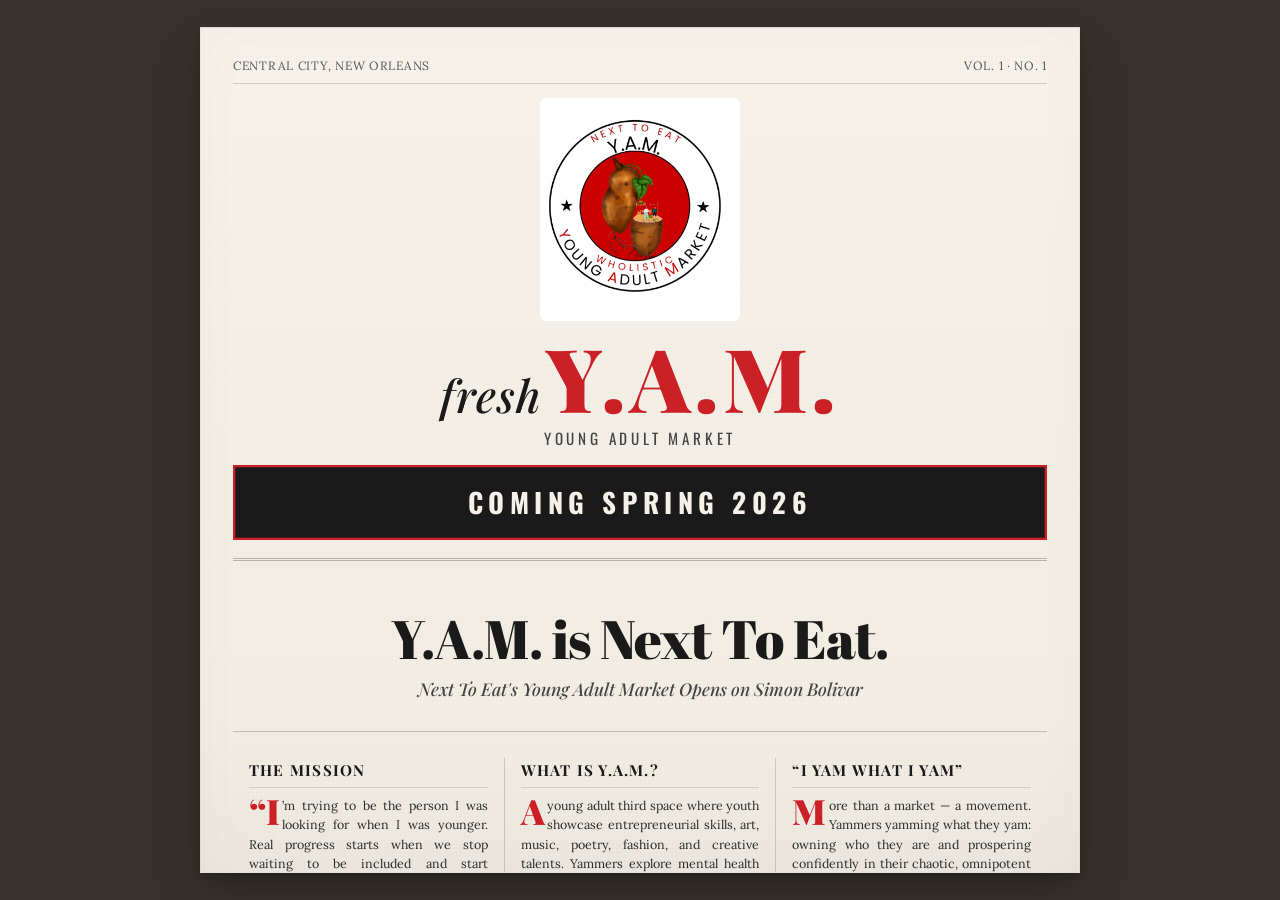
==== commit 1d262556: "feat: component-based static site with Y.A.M. page integration Extract banner overlay into css/banne" ====
--- a/index.html
+++ b/index.html
@@ -3,758 +3,31 @@
 <head>
 <meta charset="UTF-8">
 <meta name="viewport" content="width=device-width, initial-scale=1.0">
-<title>fresh Y.A.M. — Next To Eat</title>
+<title>Next To Eat — Wholistic Culinary Market</title>
+<!-- Fonts -->
 <link rel="preconnect" href="https://fonts.googleapis.com">
 <link rel="preconnect" href="https://fonts.gstatic.com" crossorigin>
 <link href="https://fonts.googleapis.com/css2?family=Playfair+Display:ital,wght@0,400;0,500;0,600;0,700;0,800;0,900;1,400;1,500;1,600;1,700&family=Abril+Fatface&family=Lora:ital,wght@0,400;0,500;0,600;0,700;1,400;1,500;1,600;1,700&family=Oswald:wght@400;500;600;700&display=swap" rel="stylesheet">
-<style>
-/* ============================================================
-   RESET & BASE
-   ============================================================ */
-*, *::before, *::after { margin: 0; padding: 0; box-sizing: border-box; }
-
-/* ============================================================
-   OVERLAY & BACKDROP
-   ============================================================ */
-#yam-overlay {
-  position: fixed;
-  inset: 0;
-  z-index: 99999;
-  display: flex;
-  align-items: center;
-  justify-content: center;
-  overflow: hidden;
-  font-family: 'Lora', 'Georgia', serif;
-}
-
-#yam-backdrop {
-  position: absolute;
-  inset: 0;
-  background: rgba(30, 25, 20, 0.88);
-  opacity: 0;
-  animation: backdropFadeIn 0.6s ease-out forwards;
-}
-
-/* ============================================================
-   NEWSPAPER CONTAINER
-   ============================================================ */
-#yam-newspaper {
-  position: relative;
-  z-index: 2;
-  width: clamp(320px, 88vw, 880px);
-  max-height: 94vh;
-  overflow-y: auto;
-  overflow-x: hidden;
-  scrollbar-width: thin;
-  scrollbar-color: #C4B9A8 #F5F0E8;
-
-  /* Paper background with subtle texture */
-  background:
-    repeating-linear-gradient(
-      0deg,
-      transparent,
-      transparent 3px,
-      rgba(0,0,0,0.008) 3px,
-      rgba(0,0,0,0.008) 4px
-    ),
-    repeating-linear-gradient(
-      90deg,
-      transparent,
-      transparent 3px,
-      rgba(0,0,0,0.006) 3px,
-      rgba(0,0,0,0.006) 4px
-    ),
-    linear-gradient(
-      180deg,
-      #F7F2EA 0%,
-      #F5F0E8 20%,
-      #F3EEE4 80%,
-      #EDE8DF 100%
-    );
-  background-color: #F5F0E8;
-
-  /* Paper shadow & depth */
-  box-shadow:
-    0 1px 2px rgba(0,0,0,0.08),
-    0 4px 8px rgba(0,0,0,0.08),
-    0 12px 24px rgba(0,0,0,0.12),
-    0 24px 48px rgba(0,0,0,0.16),
-    inset 0 0 60px rgba(0,0,0,0.025);
-
-  /* Edge aging */
-  border: 1px solid rgba(0,0,0,0.06);
-
-  /* Initial state — hidden, ready for spin */
-  opacity: 0;
-  transform: scale(0.05) rotate(720deg);
-  transform-origin: center center;
-  will-change: transform, opacity;
-
-  padding: clamp(16px, 3vw, 32px);
-  padding-top: clamp(12px, 2vw, 20px);
-}
-
-/* Webkit scrollbar */
-#yam-newspaper::-webkit-scrollbar { width: 6px; }
-#yam-newspaper::-webkit-scrollbar-track { background: #F5F0E8; }
-#yam-newspaper::-webkit-scrollbar-thumb { background: #C4B9A8; border-radius: 3px; }
-
-/* ============================================================
-   SPIN ENTRY ANIMATION
-   ============================================================ */
-#yam-newspaper.np-enter {
-  animation: newspaperSpin 1.4s cubic-bezier(0.16, 1, 0.3, 1) forwards;
-}
-
-@keyframes newspaperSpin {
-  0% {
-    opacity: 0;
-    transform: scale(0.05) rotate(720deg);
-  }
-  8% {
-    opacity: 1;
-  }
-  100% {
-    opacity: 1;
-    transform: scale(1) rotate(0deg);
-  }
-}
-
-/* ============================================================
-   BOUNCE / SETTLE
-   ============================================================ */
-#yam-newspaper.np-bounce {
-  animation: newspaperBounce 0.4s ease-out forwards;
-}
-
-@keyframes newspaperBounce {
-  0%   { transform: scale(1) translateY(0); }
-  35%  { transform: scale(1.018) translateY(-3px); }
-  65%  { transform: scale(0.997) translateY(1px); }
-  100% { transform: scale(1) translateY(0); }
-}
-
-/* ============================================================
-   EXIT ANIMATION
-   ============================================================ */
-#yam-newspaper.np-exit {
-  animation: newspaperExit 0.7s cubic-bezier(0.55, 0, 1, 0.45) forwards;
-  pointer-events: none;
-}
-
-@keyframes newspaperExit {
-  0% {
-    opacity: 1;
-    transform: scale(1) rotate(0deg) translateY(0);
-  }
-  100% {
-    opacity: 0;
-    transform: scale(0.08) rotate(-600deg) translateY(-120vh);
-  }
-}
-
-#yam-backdrop.bd-exit {
-  animation: backdropFadeOut 0.6s ease-in forwards;
-}
-
-@keyframes backdropFadeIn {
-  from { opacity: 0; }
-  to   { opacity: 1; }
-}
-
-@keyframes backdropFadeOut {
-  from { opacity: 1; }
-  to   { opacity: 0; }
-}
-
-/* ============================================================
-   DISMISS BUTTON
-   ============================================================ */
-#yam-dismiss {
-  position: absolute;
-  top: clamp(6px, 1vw, 14px);
-  right: clamp(6px, 1vw, 14px);
-  z-index: 20;
-  width: 44px;
-  height: 44px;
-  min-width: 44px;
-  min-height: 44px;
-  border: 2px solid #1A1A1A;
-  border-radius: 4px;
-  background: #F5F0E8;
-  color: #1A1A1A;
-  font-size: 22px;
-  font-weight: 700;
-  line-height: 1;
-  cursor: pointer;
-  display: flex;
-  align-items: center;
-  justify-content: center;
-  opacity: 0;
-  pointer-events: none;
-  transition: background 0.2s, color 0.2s, border-color 0.2s;
-}
-
-#yam-dismiss:hover,
-#yam-dismiss:focus-visible {
-  background: #1A1A1A;
-  color: #F5F0E8;
-  outline: 2px solid #CC2027;
-  outline-offset: 2px;
-}
-
-#yam-dismiss.visible {
-  opacity: 1;
-  pointer-events: auto;
-  animation: dismissFadeIn 0.35s ease-out forwards;
-}
-
-@keyframes dismissFadeIn {
-  from { opacity: 0; transform: scale(0.8); }
-  to   { opacity: 1; transform: scale(1); }
-}
-
-/* ============================================================
-   MASTHEAD
-   ============================================================ */
-.np-masthead {
-  text-align: center;
-  padding-bottom: clamp(8px, 1.5vw, 16px);
-}
-
-.np-meta-row {
-  display: flex;
-  justify-content: space-between;
-  align-items: center;
-  font-family: 'Lora', serif;
-  font-size: clamp(0.55rem, 1.2vw, 0.75rem);
-  color: #555;
-  letter-spacing: 0.06em;
-  text-transform: uppercase;
-  padding: clamp(4px, 0.8vw, 8px) 0;
-  border-bottom: 1px solid rgba(0,0,0,0.15);
-  margin-bottom: clamp(8px, 1.5vw, 14px);
-}
-
-/* Y.A.M. Logo */
-.np-logo-area {
-  margin: clamp(6px, 1vw, 12px) auto;
-}
-
-.np-yam-logo {
-  display: block;
-  margin: 0 auto;
-  width: clamp(100px, 22vw, 200px);
-  height: auto;
-  object-fit: contain;
-  border-radius: 6px;
-}
-
-/* Fallback if image missing */
-.np-yam-logo-fallback {
-  display: none;
-  margin: 0 auto;
-  width: clamp(100px, 22vw, 200px);
-  height: clamp(100px, 22vw, 200px);
-  background: #CC2027;
-  border-radius: 50%;
-  color: #fff;
-  font-family: 'Playfair Display', serif;
-  font-weight: 900;
-  font-size: clamp(1.5rem, 5vw, 3rem);
-  display: none;
-  align-items: center;
-  justify-content: center;
-  letter-spacing: 0.05em;
-}
-
-/* Masthead title */
-.np-title {
-  margin: clamp(4px, 0.8vw, 10px) 0 clamp(2px, 0.4vw, 6px);
-  line-height: 1;
-}
-
-.np-fresh {
-  font-family: 'Playfair Display', serif;
-  font-style: italic;
-  font-weight: 500;
-  font-size: clamp(1.5rem, 4.5vw, 2.8rem);
-  color: #1A1A1A;
-  letter-spacing: 0.02em;
-}
-
-.np-yam-text {
-  font-family: 'Playfair Display', serif;
-  font-weight: 900;
-  font-size: clamp(2.8rem, 9vw, 5.5rem);
-  color: #CC2027;
-  letter-spacing: 0.04em;
-  display: inline;
-}
-
-.np-subtitle {
-  font-family: 'Oswald', sans-serif;
-  font-weight: 400;
-  font-size: clamp(0.65rem, 1.5vw, 0.95rem);
-  letter-spacing: 0.25em;
-  text-transform: uppercase;
-  color: #444;
-  margin-bottom: clamp(8px, 1.5vw, 14px);
-}
-
-/* ============================================================
-   DATE BANNER — "COMING SPRING 2026" / "NOW OPEN"
-   ============================================================ */
-.np-date-banner {
-  position: relative;
-  margin: clamp(6px, 1vw, 12px) auto;
-  max-width: 100%;
-}
-
-#coming-soon {
-  position: relative;
-  z-index: 2;
-  display: flex;
-  align-items: center;
-  justify-content: center;
-  background: #1A1A1A;
-  color: #F5F0E8;
-  font-family: 'Oswald', sans-serif;
-  font-weight: 700;
-  font-size: clamp(1rem, 3vw, 1.7rem);
-  letter-spacing: 0.2em;
-  text-transform: uppercase;
-  padding: clamp(8px, 1.2vw, 14px) clamp(12px, 2vw, 24px);
-  border: 2px solid #CC2027;
-  box-shadow: inset 0 0 0 1px rgba(204,32,39,0.3);
-}
-
-#now-open {
-  position: absolute;
-  inset: 0;
-  z-index: 1;
-  display: flex;
-  align-items: center;
-  justify-content: center;
-  background: #1A1A1A;
-  color: #CC2027;
-  font-family: 'Oswald', sans-serif;
-  font-weight: 700;
-  font-size: clamp(1.2rem, 3.5vw, 2rem);
-  letter-spacing: 0.25em;
-  text-transform: uppercase;
-  opacity: 0;
-  border: 2px solid #CC2027;
-}
-
-#now-open.revealed {
-  opacity: 1;
-  animation: nowOpenGlow 1.2s ease-out forwards;
-}
-
-@keyframes nowOpenGlow {
-  0% {
-    text-shadow: 0 0 20px rgba(204,32,39,0.8), 0 0 40px rgba(204,32,39,0.4);
-    box-shadow: inset 0 0 30px rgba(204,32,39,0.3), 0 0 20px rgba(204,32,39,0.3);
-  }
-  50% {
-    text-shadow: 0 0 40px rgba(204,32,39,1), 0 0 80px rgba(204,32,39,0.6), 0 0 120px rgba(255,180,50,0.3);
-    box-shadow: inset 0 0 50px rgba(204,32,39,0.4), 0 0 40px rgba(204,32,39,0.5);
-  }
-  100% {
-    text-shadow: 0 0 8px rgba(204,32,39,0.5), 0 0 20px rgba(204,32,39,0.2);
-    box-shadow: inset 0 0 0 1px rgba(204,32,39,0.3);
-  }
-}
-
-/* ============================================================
-   DECORATIVE RULES
-   ============================================================ */
-.np-rule {
-  border: none;
-  border-top: 1px solid rgba(0,0,0,0.2);
-  margin: clamp(8px, 1.5vw, 16px) 0;
-}
-
-.np-rule-double {
-  border-top: 3px double rgba(0,0,0,0.25);
-  margin: clamp(10px, 1.8vw, 18px) 0;
-}
-
-/* ============================================================
-   HEADLINE
-   ============================================================ */
-.np-headline {
-  text-align: center;
-  padding: clamp(6px, 1.2vw, 14px) 0;
-}
-
-.np-headline h1 {
-  font-family: 'Abril Fatface', 'Playfair Display', serif;
-  font-weight: 400;
-  font-size: clamp(1.7rem, 5.5vw, 3.4rem);
-  line-height: 1.08;
-  color: #1A1A1A;
-  letter-spacing: -0.01em;
-  margin-bottom: clamp(4px, 0.8vw, 10px);
-}
-
-.np-subhead {
-  font-family: 'Playfair Display', serif;
-  font-style: italic;
-  font-weight: 500;
-  font-size: clamp(0.75rem, 1.8vw, 1.1rem);
-  color: #444;
-  line-height: 1.3;
-}
-
-/* ============================================================
-   COLUMNS
-   ============================================================ */
-.np-columns {
-  display: flex;
-  gap: 0;
-  padding: clamp(4px, 0.8vw, 10px) 0;
-}
-
-.np-column {
-  flex: 1;
-  padding: 0 clamp(8px, 1.5vw, 16px);
-}
-
-.np-column + .np-column {
-  border-left: 1px solid rgba(0,0,0,0.15);
-}
-
-.np-column h2 {
-  font-family: 'Playfair Display', serif;
-  font-weight: 700;
-  font-size: clamp(0.7rem, 1.5vw, 0.95rem);
-  text-transform: uppercase;
-  letter-spacing: 0.08em;
-  color: #1A1A1A;
-  margin-bottom: clamp(4px, 0.6vw, 8px);
-  border-bottom: 1px solid rgba(0,0,0,0.12);
-  padding-bottom: clamp(2px, 0.4vw, 6px);
-}
-
-.np-column p {
-  font-family: 'Lora', serif;
-  font-size: clamp(0.6rem, 1.2vw, 0.78rem);
-  line-height: 1.55;
-  color: #2A2A2A;
-  text-align: justify;
-  hyphens: auto;
-}
-
-.np-attribution {
-  font-style: italic;
-  font-variant: small-caps;
-  margin-top: clamp(4px, 0.6vw, 8px);
-  font-size: clamp(0.55rem, 1.1vw, 0.72rem) !important;
-  color: #555 !important;
-}
-
-/* Drop caps */
-.drop-cap {
-  float: left;
-  font-family: 'Playfair Display', serif;
-  font-weight: 900;
-  font-size: clamp(1.8em, 3.5vw, 2.8em);
-  line-height: 0.78;
-  padding-right: 0.07em;
-  padding-top: 0.04em;
-  color: #CC2027;
-}
-
-/* ============================================================
-   FOOTER
-   ============================================================ */
-.np-footer {
-  text-align: center;
-  padding-top: clamp(8px, 1.5vw, 16px);
-  border-top: 3px double rgba(0,0,0,0.2);
-}
-
-.np-nte-logo {
-  display: block;
-  margin: clamp(6px, 1vw, 12px) auto;
-  width: clamp(120px, 28vw, 260px);
-  height: auto;
-  object-fit: contain;
-}
-
-.np-nte-logo-fallback {
-  display: none;
-  margin: clamp(6px, 1vw, 12px) auto;
-  font-family: 'Playfair Display', serif;
-  font-weight: 700;
-  font-size: clamp(1rem, 2.5vw, 1.4rem);
-  color: #1A1A1A;
-  letter-spacing: 0.1em;
-  text-transform: uppercase;
-}
-
-.np-footer-text {
-  font-family: 'Lora', serif;
-  font-size: clamp(0.55rem, 1.1vw, 0.72rem);
-  color: #666;
-  letter-spacing: 0.06em;
-  padding-bottom: clamp(4px, 0.8vw, 10px);
-}
-
-/* ============================================================
-   SHATTER EFFECT — CRACK LINES
-   ============================================================ */
-.crack-overlay {
-  position: absolute;
-  inset: 0;
-  pointer-events: none;
-  z-index: 5;
-  overflow: visible;
-}
-
-.crack-line {
-  position: absolute;
-  height: 1px;
-  transform-origin: 0% 50%;
-  transform: scaleX(0);
-  pointer-events: none;
-}
-
-.crack-line.animate {
-  animation: crackGrow 0.3s ease-out forwards;
-}
-
-@keyframes crackGrow {
-  0%   { transform: scaleX(0); }
-  100% { transform: scaleX(1); }
-}
-
-/* ============================================================
-   SHATTER EFFECT — SHARDS
-   ============================================================ */
-.shard-container {
-  pointer-events: none;
-  overflow: visible;
-}
-
-.shard {
-  position: absolute;
-  top: 0;
-  left: 0;
-  width: 100%;
-  height: 100%;
-  will-change: transform, opacity;
-  backface-visibility: hidden;
-  overflow: hidden;
-}
-
-/* Glint highlight on each shard */
-.shard::after {
-  content: '';
-  position: absolute;
-  inset: 0;
-  background: linear-gradient(
-    135deg,
-    transparent 30%,
-    rgba(255,255,255,0.35) 45%,
-    rgba(255,255,255,0.08) 55%,
-    transparent 70%
-  );
-  pointer-events: none;
-}
-
-.shard.burst {
-  animation: shardBurst var(--duration, 0.7s) cubic-bezier(0.25, 0.46, 0.45, 0.94) var(--delay, 0s) forwards;
-}
-
-@keyframes shardBurst {
-  0% {
-    transform: translate3d(0, 0, 0) rotateX(0deg) rotateZ(0deg);
-    opacity: 1;
-  }
-  20% {
-    opacity: 1;
-  }
-  100% {
-    transform: translate3d(var(--tx, 100px), var(--ty, 200px), 0) rotateX(var(--rx, 90deg)) rotateZ(var(--rz, 180deg));
-    opacity: 0;
-  }
-}
-
-/* ============================================================
-   SHOCKWAVE
-   ============================================================ */
-.shockwave {
-  position: fixed;
-  pointer-events: none;
-  border: 2px solid rgba(204, 32, 39, 0.5);
-  border-radius: 50%;
-  transform: scale(0);
-  opacity: 1;
-  z-index: 100001;
-  animation: shockwaveExpand 0.6s ease-out forwards;
-}
-
-@keyframes shockwaveExpand {
-  0% {
-    transform: scale(0);
-    opacity: 0.7;
-    border-width: 3px;
-  }
-  100% {
-    transform: scale(1);
-    opacity: 0;
-    border-width: 1px;
-  }
-}
-
-/* ============================================================
-   SCREEN SHAKE
-   ============================================================ */
-#yam-newspaper.shake {
-  animation: screenShake 0.18s ease-out;
-}
-
-@keyframes screenShake {
-  0%   { transform: translate(0, 0); }
-  15%  { transform: translate(-4px, 2px); }
-  30%  { transform: translate(3px, -3px); }
-  45%  { transform: translate(-2px, 3px); }
-  60%  { transform: translate(3px, -1px); }
-  75%  { transform: translate(-1px, 2px); }
-  100% { transform: translate(0, 0); }
-}
-
-/* ============================================================
-   SPARKLES
-   ============================================================ */
-.sparkle {
-  position: fixed;
-  pointer-events: none;
-  width: 4px;
-  height: 4px;
-  border-radius: 50%;
-  z-index: 100001;
-  animation: sparkleTwinkle var(--sparkle-dur, 0.8s) ease-out var(--sparkle-delay, 0s) forwards;
-}
-
-@keyframes sparkleTwinkle {
-  0% {
-    transform: scale(0) rotate(0deg);
-    opacity: 1;
-  }
-  30% {
-    transform: scale(1.5) rotate(90deg);
-    opacity: 1;
-  }
-  100% {
-    transform: scale(0) rotate(270deg) translateY(var(--sparkle-drift, 20px));
-    opacity: 0;
-  }
-}
-
-/* ============================================================
-   RESPONSIVE
-   ============================================================ */
-@media (max-width: 768px) {
-  #yam-newspaper {
-    width: 95vw;
-    padding: clamp(12px, 3vw, 20px);
-    max-height: 92vh;
-  }
-
-  .np-columns {
-    flex-direction: column;
-    gap: 0;
-  }
-
-  .np-column + .np-column {
-    border-left: none;
-    border-top: 1px solid rgba(0,0,0,0.12);
-    padding-top: clamp(6px, 1.5vw, 10px);
-    margin-top: clamp(6px, 1.5vw, 10px);
-  }
-
-  .np-column {
-    padding: 0;
-  }
-
-  .np-column p {
-    text-align: left;
-  }
-}
-
-@media (min-width: 1600px) {
-  #yam-newspaper {
-    max-width: 920px;
-  }
-}
-
-/* ============================================================
-   REDUCED MOTION
-   ============================================================ */
-@media (prefers-reduced-motion: reduce) {
-  #yam-newspaper {
-    animation: none !important;
-    opacity: 1 !important;
-    transform: scale(1) rotate(0) !important;
-    transition: opacity 0.4s ease !important;
-  }
-
-  #yam-newspaper.np-enter {
-    animation: simpleFadeIn 0.5s ease-out forwards !important;
-  }
-
-  #yam-newspaper.np-exit {
-    animation: simpleFadeOut 0.4s ease-in forwards !important;
-  }
-
-  #yam-backdrop {
-    animation-duration: 0.3s !important;
-  }
-
-  .shard { animation: none !important; }
-  .crack-line { animation: none !important; }
-  .shockwave { animation: none !important; display: none; }
-  .sparkle { animation: none !important; display: none; }
-  #yam-newspaper.shake { animation: none !important; }
-}
-
-@keyframes simpleFadeIn {
-  from { opacity: 0; transform: scale(1); }
-  to   { opacity: 1; transform: scale(1); }
-}
-
-@keyframes simpleFadeOut {
-  from { opacity: 1; }
-  to   { opacity: 0; }
-}
-
-/* ============================================================
-   ORNAMENTAL / EXTRAS
-   ============================================================ */
-.np-ornament {
-  text-align: center;
-  font-size: clamp(0.6rem, 1.2vw, 0.85rem);
-  color: #999;
-  letter-spacing: 0.3em;
-  padding: clamp(2px, 0.4vw, 6px) 0;
-}
-</style>
+<!-- Styles -->
+<link rel="stylesheet" href="/css/tokens.css">
+<link rel="stylesheet" href="/css/base.css">
+<link rel="stylesheet" href="/css/banner.css">
 </head>
 <body>
 
-<!-- ============================================================
-     OVERLAY
-     ============================================================ -->
+<!-- ===== Y.A.M. BANNER OVERLAY ===== -->
+<!-- This entire block gets removed from DOM after dismiss or if localStorage says don't show -->
 <div id="yam-overlay" role="dialog" aria-modal="true" aria-label="Y.A.M. Launch Announcement">
   <div id="yam-backdrop"></div>
 
   <div id="yam-newspaper">
     <!-- DISMISS BUTTON -->
     <button id="yam-dismiss" aria-label="Close announcement">&#x2715;</button>
+
+    <!-- "DON'T SHOW AGAIN" CHECKBOX -->
+    <label id="yam-no-repeat" class="np-no-repeat">
+      <input type="checkbox" id="yam-dismiss-forever"> Don't show again
+    </label>
 
     <!-- ====== MASTHEAD ====== -->
     <header class="np-masthead">
@@ -837,443 +110,16 @@
   </div>
 </div>
 
-<script>
-/* =============================================================
-   CONFIG
-   ============================================================= */
-const NOW_OPEN = true; // Set to true when Y.A.M. officially opens
+<!-- ===== MAIN HOMEPAGE CONTENT ===== -->
+<main>
+  <!-- The banner is an overlay ON TOP of this — when dismissed, homepage is revealed -->
+  <section style="min-height:100vh; display:flex; align-items:center; justify-content:center; background:var(--cream);">
+    <p style="font-family:var(--font-body); color:var(--dark); font-size:1.2rem;">
+      [Existing Next To Eat homepage content goes here]
+    </p>
+  </section>
+</main>
 
-/* =============================================================
-   DOM REFERENCES
-   ============================================================= */
-const overlay    = document.getElementById('yam-overlay');
-const backdrop   = document.getElementById('yam-backdrop');
-const newspaper  = document.getElementById('yam-newspaper');
-const dismissBtn = document.getElementById('yam-dismiss');
-const comingSoon = document.getElementById('coming-soon');
-const nowOpen    = document.getElementById('now-open');
-const dateBanner = document.getElementById('date-banner');
-
-const prefersReducedMotion = window.matchMedia('(prefers-reduced-motion: reduce)').matches;
-
-/* =============================================================
-   IMAGE FALLBACKS
-   ============================================================= */
-document.getElementById('yam-logo-img').addEventListener('error', function() {
-  this.style.display = 'none';
-  const fb = document.getElementById('yam-logo-fallback');
-  fb.style.display = 'flex';
-});
-
-document.getElementById('nte-logo-img').addEventListener('error', function() {
-  this.style.display = 'none';
-  const fb = document.getElementById('nte-logo-fallback');
-  fb.style.display = 'block';
-});
-
-/* =============================================================
-   FOCUS TRAP
-   ============================================================= */
-function trapFocus() {
-  dismissBtn.focus();
-  overlay.addEventListener('keydown', function(e) {
-    if (e.key === 'Tab') {
-      e.preventDefault();
-      dismissBtn.focus();
-    }
-    if (e.key === 'Escape') {
-      dismiss();
-    }
-  });
-}
-
-/* =============================================================
-   SHARD GENERATION (Voronoi-like grid tessellation)
-   ============================================================= */
-function generateShards(sourceEl) {
-  const isMobile = window.innerWidth < 768;
-  const cols = isMobile ? 5 : 7;
-  const rows = isMobile ? 3 : 5;
-
-  // Generate jittered grid intersection points (as percentages 0-100)
-  const pts = [];
-  for (let r = 0; r <= rows; r++) {
-    pts[r] = [];
-    for (let c = 0; c <= cols; c++) {
-      let px = (c / cols) * 100;
-      let py = (r / rows) * 100;
-      // Jitter interior points
-      if (r > 0 && r < rows && c > 0 && c < cols) {
-        px += (Math.random() - 0.5) * (100 / cols) * 0.65;
-        py += (Math.random() - 0.5) * (100 / rows) * 0.65;
-      }
-      // Clamp to bounds
-      px = Math.max(0, Math.min(100, px));
-      py = Math.max(0, Math.min(100, py));
-      pts[r][c] = { x: px, y: py };
-    }
-  }
-
-  const shards = [];
-
-  for (let r = 0; r < rows; r++) {
-    for (let c = 0; c < cols; c++) {
-      const tl = pts[r][c];
-      const tr = pts[r][c + 1];
-      const bl = pts[r + 1][c];
-      const br = pts[r + 1][c + 1];
-
-      // Split each cell into 2 triangles via random diagonal
-      let triangles;
-      if (Math.random() > 0.5) {
-        triangles = [[tl, tr, br], [tl, br, bl]];
-      } else {
-        triangles = [[tl, tr, bl], [tr, br, bl]];
-      }
-
-      triangles.forEach(tri => {
-        // Compute centroid for trajectory direction
-        const cx = (tri[0].x + tri[1].x + tri[2].x) / 3;
-        const cy = (tri[0].y + tri[1].y + tri[2].y) / 3;
-
-        // Direction from center of element
-        const angle = Math.atan2(cy - 50, cx - 50);
-        const dist  = 150 + Math.random() * 350;
-        const tx    = Math.cos(angle) * dist + (Math.random() - 0.5) * 150;
-        // Gravity bias: add downward drift
-        const ty    = Math.sin(angle) * dist + Math.random() * 200 + 50;
-        const rz    = (Math.random() - 0.5) * 600;
-        const rx    = (Math.random() - 0.5) * 300;
-        const delay = Math.random() * 0.12;
-        const dur   = 0.55 + Math.random() * 0.45;
-
-        const clipPath = `polygon(${tri.map(p => p.x.toFixed(2) + '% ' + p.y.toFixed(2) + '%').join(', ')})`;
-
-        shards.push({ clipPath, tx, ty, rz, rx, delay, dur });
-      });
-    }
-  }
-
-  return shards;
-}
-
-/* =============================================================
-   CREATE CRACK LINES
-   ============================================================= */
-function createCracks(containerEl) {
-  const crackCount = 12;
-  const w = containerEl.offsetWidth;
-  const h = containerEl.offsetHeight;
-  const cx = w / 2;
-  const cy = h / 2;
-
-  const crackOverlay = document.createElement('div');
-  crackOverlay.className = 'crack-overlay';
-  crackOverlay.style.position = 'absolute';
-  crackOverlay.style.top = '0';
-  crackOverlay.style.left = '0';
-  crackOverlay.style.width = '100%';
-  crackOverlay.style.height = '100%';
-  crackOverlay.style.zIndex = '5';
-  crackOverlay.style.pointerEvents = 'none';
-
-  for (let i = 0; i < crackCount; i++) {
-    const crack = document.createElement('div');
-    crack.className = 'crack-line';
-    const angle = (i / crackCount) * 360 + (Math.random() - 0.5) * 25;
-    const length = Math.max(w, h) * (0.5 + Math.random() * 0.5);
-    crack.style.left = cx + 'px';
-    crack.style.top = cy + 'px';
-    crack.style.width = length + 'px';
-    crack.style.background = `linear-gradient(to right,
-      rgba(255,255,255,0.9) 0%,
-      rgba(255,255,255,0.5) 40%,
-      rgba(255,255,255,0.1) 100%
-    )`;
-    crack.style.transform = `rotate(${angle}deg) scaleX(0)`;
-    crack.style.animationDelay = (Math.random() * 0.15) + 's';
-    // Trigger animation
-    requestAnimationFrame(() => crack.classList.add('animate'));
-    crackOverlay.appendChild(crack);
-  }
-
-  containerEl.style.position = 'relative';
-  containerEl.appendChild(crackOverlay);
-
-  return crackOverlay;
-}
-
-/* =============================================================
-   TRIGGER SHATTER SEQUENCE
-   ============================================================= */
-function triggerShatter() {
-  if (prefersReducedMotion) {
-    // Reduced motion: just swap text immediately
-    comingSoon.style.display = 'none';
-    nowOpen.classList.add('revealed');
-    showDismiss();
-    return;
-  }
-
-  const rect = comingSoon.getBoundingClientRect();
-  const styles = window.getComputedStyle(comingSoon);
-
-  // Phase 1: Cracks
-  const crackOverlay = createCracks(comingSoon);
-
-  // Phase 2: Burst (after cracks finish)
-  setTimeout(() => {
-    // Generate shard data
-    const shardData = generateShards(comingSoon);
-
-    // Create fixed-position shard container at the exact banner location
-    const shardContainer = document.createElement('div');
-    shardContainer.className = 'shard-container';
-    shardContainer.style.position = 'fixed';
-    shardContainer.style.left = rect.left + 'px';
-    shardContainer.style.top = rect.top + 'px';
-    shardContainer.style.width = rect.width + 'px';
-    shardContainer.style.height = rect.height + 'px';
-    shardContainer.style.zIndex = '100000';
-    shardContainer.style.overflow = 'visible';
-    shardContainer.style.pointerEvents = 'none';
-
-    // Copy essential styles for shard rendering
-    const bg = styles.background;
-    const color = styles.color;
-    const font = styles.font;
-    const ls = styles.letterSpacing;
-    const border = styles.border;
-    const padding = styles.padding;
-    const textContent = comingSoon.textContent;
-
-    shardData.forEach(s => {
-      const shard = document.createElement('div');
-      shard.className = 'shard';
-      shard.style.clipPath = s.clipPath;
-      shard.style.background = bg;
-      shard.style.color = color;
-      shard.style.font = font;
-      shard.style.letterSpacing = ls;
-      shard.style.display = 'flex';
-      shard.style.alignItems = 'center';
-      shard.style.justifyContent = 'center';
-      shard.style.setProperty('--tx', s.tx + 'px');
-      shard.style.setProperty('--ty', s.ty + 'px');
-      shard.style.setProperty('--rz', s.rz + 'deg');
-      shard.style.setProperty('--rx', s.rx + 'deg');
-      shard.style.setProperty('--delay', s.delay + 's');
-      shard.style.setProperty('--duration', s.dur + 's');
-      shard.textContent = textContent;
-      shardContainer.appendChild(shard);
-    });
-
-    overlay.appendChild(shardContainer);
-
-    // Hide original text & crack overlay
-    comingSoon.style.visibility = 'hidden';
-    if (crackOverlay.parentNode) crackOverlay.remove();
-
-    // Trigger burst animation on all shards
-    requestAnimationFrame(() => {
-      shardContainer.querySelectorAll('.shard').forEach(s => s.classList.add('burst'));
-    });
-
-    // Screen shake
-    newspaper.classList.add('shake');
-    setTimeout(() => newspaper.classList.remove('shake'), 200);
-
-    // Shockwave
-    createShockwave(rect);
-
-    // Reveal "NOW OPEN" after shards start clearing
-    setTimeout(() => {
-      nowOpen.classList.add('revealed');
-      createSparkles(rect);
-    }, 250);
-
-    // Clean up shards & show dismiss
-    setTimeout(() => {
-      if (shardContainer.parentNode) shardContainer.remove();
-      showDismiss();
-    }, 1200);
-
-  }, 350); // Wait for cracks to draw
-}
-
-/* =============================================================
-   SHOCKWAVE
-   ============================================================= */
-function createShockwave(originRect) {
-  const cx = originRect.left + originRect.width / 2;
-  const cy = originRect.top + originRect.height / 2;
-  const size = Math.max(window.innerWidth, window.innerHeight) * 0.8;
-
-  const wave = document.createElement('div');
-  wave.className = 'shockwave';
-  wave.style.left = (cx - size / 2) + 'px';
-  wave.style.top = (cy - size / 2) + 'px';
-  wave.style.width = size + 'px';
-  wave.style.height = size + 'px';
-  overlay.appendChild(wave);
-
-  // Second wave with delay
-  const wave2 = wave.cloneNode();
-  wave2.style.animationDelay = '0.08s';
-  wave2.style.borderColor = 'rgba(255, 180, 50, 0.3)';
-  overlay.appendChild(wave2);
-
-  setTimeout(() => {
-    wave.remove();
-    wave2.remove();
-  }, 800);
-}
-
-/* =============================================================
-   SPARKLES
-   ============================================================= */
-function createSparkles(originRect) {
-  const cx = originRect.left + originRect.width / 2;
-  const cy = originRect.top + originRect.height / 2;
-  const count = window.innerWidth < 768 ? 10 : 18;
-
-  for (let i = 0; i < count; i++) {
-    const spark = document.createElement('div');
-    spark.className = 'sparkle';
-
-    const x = cx + (Math.random() - 0.5) * originRect.width * 1.5;
-    const y = cy + (Math.random() - 0.5) * originRect.height * 3;
-    const size = 2 + Math.random() * 5;
-    const hue = Math.random() > 0.5 ? '40' : '0';  // gold or red
-    const dur = 0.5 + Math.random() * 0.8;
-    const delay = Math.random() * 0.4;
-    const drift = 10 + Math.random() * 30;
-
-    spark.style.left = x + 'px';
-    spark.style.top = y + 'px';
-    spark.style.width = size + 'px';
-    spark.style.height = size + 'px';
-    spark.style.background = `radial-gradient(circle, hsla(${hue}, 90%, 60%, 1), hsla(${hue}, 90%, 50%, 0.4))`;
-    spark.style.boxShadow = `0 0 ${size}px hsla(${hue}, 90%, 60%, 0.6)`;
-    spark.style.setProperty('--sparkle-dur', dur + 's');
-    spark.style.setProperty('--sparkle-delay', delay + 's');
-    spark.style.setProperty('--sparkle-drift', drift + 'px');
-
-    overlay.appendChild(spark);
-
-    setTimeout(() => spark.remove(), (dur + delay) * 1000 + 100);
-  }
-}
-
-/* =============================================================
-   SHOW DISMISS BUTTON
-   ============================================================= */
-function showDismiss() {
-  dismissBtn.classList.add('visible');
-  trapFocus();
-}
-
-/* =============================================================
-   DISMISS
-   ============================================================= */
-function dismiss() {
-  if (newspaper.classList.contains('np-exit')) return; // already dismissing
-
-  newspaper.classList.remove('np-bounce', 'shake');
-  newspaper.style.animation = 'none';
-  // Force reflow
-  void newspaper.offsetHeight;
-  newspaper.style.animation = '';
-
-  newspaper.classList.add('np-exit');
-  backdrop.classList.add('bd-exit');
-
-  newspaper.addEventListener('animationend', function handler(e) {
-    if (e.animationName === 'newspaperExit') {
-      overlay.remove();
-      newspaper.removeEventListener('animationend', handler);
-    }
-  });
-
-  // Fallback removal
-  setTimeout(() => {
-    if (overlay.parentNode) overlay.remove();
-  }, 1000);
-}
-
-/* =============================================================
-   MAIN SEQUENCE
-   ============================================================= */
-function init() {
-  if (prefersReducedMotion) {
-    // Reduced motion path
-    newspaper.style.opacity = '1';
-    newspaper.style.transform = 'scale(1) rotate(0)';
-    newspaper.classList.add('np-enter');
-
-    setTimeout(() => {
-      if (NOW_OPEN) {
-        comingSoon.style.display = 'none';
-        nowOpen.classList.add('revealed');
-      }
-      showDismiss();
-    }, 600);
-
-    dismissBtn.addEventListener('click', dismiss);
-    return;
-  }
-
-  // Start entry animation
-  requestAnimationFrame(() => {
-    newspaper.classList.add('np-enter');
-  });
-
-  // Listen for spin end
-  newspaper.addEventListener('animationend', function handler(e) {
-    if (e.animationName === 'newspaperSpin') {
-      newspaper.removeEventListener('animationend', handler);
-
-      // Set stable base state
-      newspaper.style.opacity = '1';
-      newspaper.style.transform = 'scale(1) rotate(0deg)';
-      newspaper.classList.remove('np-enter');
-
-      // Bounce
-      requestAnimationFrame(() => {
-        newspaper.classList.add('np-bounce');
-      });
-
-      newspaper.addEventListener('animationend', function bounceHandler(e2) {
-        if (e2.animationName === 'newspaperBounce') {
-          newspaper.removeEventListener('animationend', bounceHandler);
-          newspaper.classList.remove('np-bounce');
-          onLanded();
-        }
-      });
-    }
-  });
-
-  dismissBtn.addEventListener('click', dismiss);
-}
-
-function onLanded() {
-  if (NOW_OPEN) {
-    // Wait 2 seconds for reader to absorb, then shatter
-    setTimeout(triggerShatter, 2000);
-  } else {
-    // No shatter — just show dismiss after brief pause
-    setTimeout(showDismiss, 500);
-  }
-}
-
-/* =============================================================
-   LAUNCH
-   ============================================================= */
-if (document.readyState === 'loading') {
-  document.addEventListener('DOMContentLoaded', init);
-} else {
-  init();
-}
-</script>
+<script src="/js/banner.js"></script>
 </body>
 </html>
--- a/css/tokens.css
+++ b/css/tokens.css
@@ -0,0 +1,26 @@
+/* =============================================================
+   DESIGN TOKENS — Next To Eat / Y.A.M.
+   Shared custom properties for the entire site.
+   Banner palette is the authority.
+   ============================================================= */
+:root {
+  /* Core palette (from banner — this is canon) */
+  --dark: #1A1A1A;
+  --cream: #F5F0E8;
+  --red: #CC2027;
+  --red-dark: #a61a22;
+  --gold: #C9A84C;
+  --green: #2D5016;
+  --green-light: #4a7c28;
+
+  /* Typography */
+  --font-display: 'Playfair Display', serif;
+  --font-headline: 'Abril Fatface', 'Playfair Display', serif;
+  --font-body: 'Lora', 'Georgia', serif;
+  --font-ui: 'Oswald', sans-serif;
+
+  /* Paper texture (from banner) */
+  --paper-bg: linear-gradient(180deg, #F7F2EA 0%, #F5F0E8 20%, #F3EEE4 80%, #EDE8DF 100%);
+  --paper-texture: repeating-linear-gradient(0deg, transparent, transparent 3px, rgba(0,0,0,0.008) 3px, rgba(0,0,0,0.008) 4px),
+                   repeating-linear-gradient(90deg, transparent, transparent 3px, rgba(0,0,0,0.006) 3px, rgba(0,0,0,0.006) 4px);
+}
--- a/css/base.css
+++ b/css/base.css
@@ -0,0 +1,53 @@
+/* =============================================================
+   BASE — Reset, Typography, Shared Component Styles
+   ============================================================= */
+
+/* Reset */
+*, *::before, *::after {
+  margin: 0;
+  padding: 0;
+  box-sizing: border-box;
+}
+
+html {
+  scroll-behavior: smooth;
+}
+
+body {
+  font-family: var(--font-body);
+  color: var(--dark);
+  background: var(--cream);
+  line-height: 1.6;
+  -webkit-font-smoothing: antialiased;
+  -moz-osx-font-smoothing: grayscale;
+}
+
+img {
+  max-width: 100%;
+  height: auto;
+  display: block;
+}
+
+a {
+  color: var(--red);
+  text-decoration: none;
+  transition: color 0.2s ease;
+}
+
+a:hover,
+a:focus-visible {
+  color: var(--red-dark);
+}
+
+/* Shared utility: screen-reader only */
+.sr-only {
+  position: absolute;
+  width: 1px;
+  height: 1px;
+  padding: 0;
+  margin: -1px;
+  overflow: hidden;
+  clip: rect(0, 0, 0, 0);
+  white-space: nowrap;
+  border: 0;
+}
--- a/css/banner.css
+++ b/css/banner.css
@@ -0,0 +1,766 @@
+/* =============================================================
+   BANNER — Newspaper Overlay Styles & Animations
+   ============================================================= */
+
+/* =============================================================
+   OVERLAY & BACKDROP
+   ============================================================= */
+#yam-overlay {
+  position: fixed;
+  inset: 0;
+  z-index: 99999;
+  display: flex;
+  align-items: center;
+  justify-content: center;
+  overflow: hidden;
+  font-family: var(--font-body);
+}
+
+#yam-backdrop {
+  position: absolute;
+  inset: 0;
+  background: rgba(30, 25, 20, 0.88);
+  opacity: 0;
+  animation: backdropFadeIn 0.6s ease-out forwards;
+}
+
+/* =============================================================
+   NEWSPAPER CONTAINER
+   ============================================================= */
+#yam-newspaper {
+  position: relative;
+  z-index: 2;
+  width: clamp(320px, 88vw, 880px);
+  max-height: 94vh;
+  overflow-y: auto;
+  overflow-x: hidden;
+  scrollbar-width: thin;
+  scrollbar-color: #C4B9A8 var(--cream);
+
+  background:
+    var(--paper-texture),
+    var(--paper-bg);
+  background-color: var(--cream);
+
+  box-shadow:
+    0 1px 2px rgba(0,0,0,0.08),
+    0 4px 8px rgba(0,0,0,0.08),
+    0 12px 24px rgba(0,0,0,0.12),
+    0 24px 48px rgba(0,0,0,0.16),
+    inset 0 0 60px rgba(0,0,0,0.025);
+
+  border: 1px solid rgba(0,0,0,0.06);
+
+  opacity: 0;
+  transform: scale(0.05) rotate(720deg);
+  transform-origin: center center;
+  will-change: transform, opacity;
+
+  padding: clamp(16px, 3vw, 32px);
+  padding-top: clamp(12px, 2vw, 20px);
+}
+
+/* Webkit scrollbar */
+#yam-newspaper::-webkit-scrollbar { width: 6px; }
+#yam-newspaper::-webkit-scrollbar-track { background: var(--cream); }
+#yam-newspaper::-webkit-scrollbar-thumb { background: #C4B9A8; border-radius: 3px; }
+
+/* =============================================================
+   SPIN ENTRY ANIMATION
+   ============================================================= */
+#yam-newspaper.np-enter {
+  animation: newspaperSpin 1.4s cubic-bezier(0.16, 1, 0.3, 1) forwards;
+}
+
+@keyframes newspaperSpin {
+  0% {
+    opacity: 0;
+    transform: scale(0.05) rotate(720deg);
+  }
+  8% {
+    opacity: 1;
+  }
+  100% {
+    opacity: 1;
+    transform: scale(1) rotate(0deg);
+  }
+}
+
+/* =============================================================
+   BOUNCE / SETTLE
+   ============================================================= */
+#yam-newspaper.np-bounce {
+  animation: newspaperBounce 0.4s ease-out forwards;
+}
+
+@keyframes newspaperBounce {
+  0%   { transform: scale(1) translateY(0); }
+  35%  { transform: scale(1.018) translateY(-3px); }
+  65%  { transform: scale(0.997) translateY(1px); }
+  100% { transform: scale(1) translateY(0); }
+}
+
+/* =============================================================
+   EXIT ANIMATION
+   ============================================================= */
+#yam-newspaper.np-exit {
+  animation: newspaperExit 0.7s cubic-bezier(0.55, 0, 1, 0.45) forwards;
+  pointer-events: none;
+}
+
+@keyframes newspaperExit {
+  0% {
+    opacity: 1;
+    transform: scale(1) rotate(0deg) translateY(0);
+  }
+  100% {
+    opacity: 0;
+    transform: scale(0.08) rotate(-600deg) translateY(-120vh);
+  }
+}
+
+#yam-backdrop.bd-exit {
+  animation: backdropFadeOut 0.6s ease-in forwards;
+}
+
+@keyframes backdropFadeIn {
+  from { opacity: 0; }
+  to   { opacity: 1; }
+}
+
+@keyframes backdropFadeOut {
+  from { opacity: 1; }
+  to   { opacity: 0; }
+}
+
+/* =============================================================
+   DISMISS BUTTON
+   ============================================================= */
+#yam-dismiss {
+  position: absolute;
+  top: clamp(6px, 1vw, 14px);
+  right: clamp(6px, 1vw, 14px);
+  z-index: 20;
+  width: 44px;
+  height: 44px;
+  min-width: 44px;
+  min-height: 44px;
+  border: 2px solid var(--dark);
+  border-radius: 4px;
+  background: var(--cream);
+  color: var(--dark);
+  font-size: 22px;
+  font-weight: 700;
+  line-height: 1;
+  cursor: pointer;
+  display: flex;
+  align-items: center;
+  justify-content: center;
+  opacity: 0;
+  pointer-events: none;
+  transition: background 0.2s, color 0.2s, border-color 0.2s;
+}
+
+#yam-dismiss:hover,
+#yam-dismiss:focus-visible {
+  background: var(--dark);
+  color: var(--cream);
+  outline: 2px solid var(--red);
+  outline-offset: 2px;
+}
+
+#yam-dismiss.visible {
+  opacity: 1;
+  pointer-events: auto;
+  animation: dismissFadeIn 0.35s ease-out forwards;
+}
+
+@keyframes dismissFadeIn {
+  from { opacity: 0; transform: scale(0.8); }
+  to   { opacity: 1; transform: scale(1); }
+}
+
+/* =============================================================
+   "DON'T SHOW AGAIN" CHECKBOX
+   ============================================================= */
+.np-no-repeat {
+  position: absolute;
+  top: clamp(54px, calc(1vw + 48px), 66px);
+  right: clamp(6px, 1vw, 14px);
+  z-index: 20;
+  display: flex;
+  align-items: center;
+  gap: 5px;
+  font-family: var(--font-body);
+  font-size: 0.7rem;
+  color: #666;
+  cursor: pointer;
+  opacity: 0;
+  pointer-events: none;
+  transition: opacity 0.3s ease;
+  white-space: nowrap;
+}
+
+.np-no-repeat.visible {
+  opacity: 1;
+  pointer-events: auto;
+}
+
+.np-no-repeat input[type="checkbox"] {
+  width: 14px;
+  height: 14px;
+  cursor: pointer;
+  accent-color: var(--red);
+}
+
+/* =============================================================
+   MASTHEAD
+   ============================================================= */
+.np-masthead {
+  text-align: center;
+  padding-bottom: clamp(8px, 1.5vw, 16px);
+}
+
+.np-meta-row {
+  display: flex;
+  justify-content: space-between;
+  align-items: center;
+  font-family: var(--font-body);
+  font-size: clamp(0.55rem, 1.2vw, 0.75rem);
+  color: #555;
+  letter-spacing: 0.06em;
+  text-transform: uppercase;
+  padding: clamp(4px, 0.8vw, 8px) 0;
+  border-bottom: 1px solid rgba(0,0,0,0.15);
+  margin-bottom: clamp(8px, 1.5vw, 14px);
+}
+
+/* Y.A.M. Logo */
+.np-logo-area {
+  margin: clamp(6px, 1vw, 12px) auto;
+}
+
+.np-yam-logo {
+  display: block;
+  margin: 0 auto;
+  width: clamp(100px, 22vw, 200px);
+  height: auto;
+  object-fit: contain;
+  border-radius: 6px;
+}
+
+/* Fallback if image missing */
+.np-yam-logo-fallback {
+  display: none;
+  margin: 0 auto;
+  width: clamp(100px, 22vw, 200px);
+  height: clamp(100px, 22vw, 200px);
+  background: var(--red);
+  border-radius: 50%;
+  color: #fff;
+  font-family: var(--font-display);
+  font-weight: 900;
+  font-size: clamp(1.5rem, 5vw, 3rem);
+  align-items: center;
+  justify-content: center;
+  letter-spacing: 0.05em;
+}
+
+/* Masthead title */
+.np-title {
+  margin: clamp(4px, 0.8vw, 10px) 0 clamp(2px, 0.4vw, 6px);
+  line-height: 1;
+}
+
+.np-fresh {
+  font-family: var(--font-display);
+  font-style: italic;
+  font-weight: 500;
+  font-size: clamp(1.5rem, 4.5vw, 2.8rem);
+  color: var(--dark);
+  letter-spacing: 0.02em;
+}
+
+.np-yam-text {
+  font-family: var(--font-display);
+  font-weight: 900;
+  font-size: clamp(2.8rem, 9vw, 5.5rem);
+  color: var(--red);
+  letter-spacing: 0.04em;
+  display: inline;
+}
+
+.np-subtitle {
+  font-family: var(--font-ui);
+  font-weight: 400;
+  font-size: clamp(0.65rem, 1.5vw, 0.95rem);
+  letter-spacing: 0.25em;
+  text-transform: uppercase;
+  color: #444;
+  margin-bottom: clamp(8px, 1.5vw, 14px);
+}
+
+/* =============================================================
+   DATE BANNER — "COMING SPRING 2026" / "NOW OPEN"
+   ============================================================= */
+.np-date-banner {
+  position: relative;
+  margin: clamp(6px, 1vw, 12px) auto;
+  max-width: 100%;
+}
+
+#coming-soon {
+  position: relative;
+  z-index: 2;
+  display: flex;
+  align-items: center;
+  justify-content: center;
+  background: var(--dark);
+  color: var(--cream);
+  font-family: var(--font-ui);
+  font-weight: 700;
+  font-size: clamp(1rem, 3vw, 1.7rem);
+  letter-spacing: 0.2em;
+  text-transform: uppercase;
+  padding: clamp(8px, 1.2vw, 14px) clamp(12px, 2vw, 24px);
+  border: 2px solid var(--red);
+  box-shadow: inset 0 0 0 1px rgba(204,32,39,0.3);
+}
+
+#now-open {
+  position: absolute;
+  inset: 0;
+  z-index: 1;
+  display: flex;
+  align-items: center;
+  justify-content: center;
+  background: var(--dark);
+  color: var(--red);
+  font-family: var(--font-ui);
+  font-weight: 700;
+  font-size: clamp(1.2rem, 3.5vw, 2rem);
+  letter-spacing: 0.25em;
+  text-transform: uppercase;
+  opacity: 0;
+  border: 2px solid var(--red);
+}
+
+#now-open.revealed {
+  opacity: 1;
+  animation: nowOpenGlow 1.2s ease-out forwards;
+}
+
+@keyframes nowOpenGlow {
+  0% {
+    text-shadow: 0 0 20px rgba(204,32,39,0.8), 0 0 40px rgba(204,32,39,0.4);
+    box-shadow: inset 0 0 30px rgba(204,32,39,0.3), 0 0 20px rgba(204,32,39,0.3);
+  }
+  50% {
+    text-shadow: 0 0 40px rgba(204,32,39,1), 0 0 80px rgba(204,32,39,0.6), 0 0 120px rgba(255,180,50,0.3);
+    box-shadow: inset 0 0 50px rgba(204,32,39,0.4), 0 0 40px rgba(204,32,39,0.5);
+  }
+  100% {
+    text-shadow: 0 0 8px rgba(204,32,39,0.5), 0 0 20px rgba(204,32,39,0.2);
+    box-shadow: inset 0 0 0 1px rgba(204,32,39,0.3);
+  }
+}
+
+/* =============================================================
+   DECORATIVE RULES
+   ============================================================= */
+.np-rule {
+  border: none;
+  border-top: 1px solid rgba(0,0,0,0.2);
+  margin: clamp(8px, 1.5vw, 16px) 0;
+}
+
+.np-rule-double {
+  border-top: 3px double rgba(0,0,0,0.25);
+  margin: clamp(10px, 1.8vw, 18px) 0;
+}
+
+/* =============================================================
+   HEADLINE
+   ============================================================= */
+.np-headline {
+  text-align: center;
+  padding: clamp(6px, 1.2vw, 14px) 0;
+}
+
+.np-headline h1 {
+  font-family: var(--font-headline);
+  font-weight: 400;
+  font-size: clamp(1.7rem, 5.5vw, 3.4rem);
+  line-height: 1.08;
+  color: var(--dark);
+  letter-spacing: -0.01em;
+  margin-bottom: clamp(4px, 0.8vw, 10px);
+}
+
+.np-subhead {
+  font-family: var(--font-display);
+  font-style: italic;
+  font-weight: 500;
+  font-size: clamp(0.75rem, 1.8vw, 1.1rem);
+  color: #444;
+  line-height: 1.3;
+}
+
+/* =============================================================
+   COLUMNS
+   ============================================================= */
+.np-columns {
+  display: flex;
+  gap: 0;
+  padding: clamp(4px, 0.8vw, 10px) 0;
+}
+
+.np-column {
+  flex: 1;
+  padding: 0 clamp(8px, 1.5vw, 16px);
+}
+
+.np-column + .np-column {
+  border-left: 1px solid rgba(0,0,0,0.15);
+}
+
+.np-column h2 {
+  font-family: var(--font-display);
+  font-weight: 700;
+  font-size: clamp(0.7rem, 1.5vw, 0.95rem);
+  text-transform: uppercase;
+  letter-spacing: 0.08em;
+  color: var(--dark);
+  margin-bottom: clamp(4px, 0.6vw, 8px);
+  border-bottom: 1px solid rgba(0,0,0,0.12);
+  padding-bottom: clamp(2px, 0.4vw, 6px);
+}
+
+.np-column p {
+  font-family: var(--font-body);
+  font-size: clamp(0.6rem, 1.2vw, 0.78rem);
+  line-height: 1.55;
+  color: #2A2A2A;
+  text-align: justify;
+  hyphens: auto;
+}
+
+.np-attribution {
+  font-style: italic;
+  font-variant: small-caps;
+  margin-top: clamp(4px, 0.6vw, 8px);
+  font-size: clamp(0.55rem, 1.1vw, 0.72rem) !important;
+  color: #555 !important;
+}
+
+/* Drop caps */
+.drop-cap {
+  float: left;
+  font-family: var(--font-display);
+  font-weight: 900;
+  font-size: clamp(1.8em, 3.5vw, 2.8em);
+  line-height: 0.78;
+  padding-right: 0.07em;
+  padding-top: 0.04em;
+  color: var(--red);
+}
+
+/* =============================================================
+   FOOTER
+   ============================================================= */
+.np-footer {
+  text-align: center;
+  padding-top: clamp(8px, 1.5vw, 16px);
+  border-top: 3px double rgba(0,0,0,0.2);
+}
+
+.np-nte-logo {
+  display: block;
+  margin: clamp(6px, 1vw, 12px) auto;
+  width: clamp(120px, 28vw, 260px);
+  height: auto;
+  object-fit: contain;
+}
+
+.np-nte-logo-fallback {
+  display: none;
+  margin: clamp(6px, 1vw, 12px) auto;
+  font-family: var(--font-display);
+  font-weight: 700;
+  font-size: clamp(1rem, 2.5vw, 1.4rem);
+  color: var(--dark);
+  letter-spacing: 0.1em;
+  text-transform: uppercase;
+}
+
+.np-footer-text {
+  font-family: var(--font-body);
+  font-size: clamp(0.55rem, 1.1vw, 0.72rem);
+  color: #666;
+  letter-spacing: 0.06em;
+  padding-bottom: clamp(4px, 0.8vw, 10px);
+}
+
+/* =============================================================
+   SHATTER EFFECT — CRACK LINES
+   ============================================================= */
+.crack-overlay {
+  position: absolute;
+  inset: 0;
+  pointer-events: none;
+  z-index: 5;
+  overflow: visible;
+}
+
+.crack-line {
+  position: absolute;
+  height: 1px;
+  transform-origin: 0% 50%;
+  transform: scaleX(0);
+  pointer-events: none;
+}
+
+.crack-line.animate {
+  animation: crackGrow 0.3s ease-out forwards;
+}
+
+@keyframes crackGrow {
+  0%   { transform: scaleX(0); }
+  100% { transform: scaleX(1); }
+}
+
+/* =============================================================
+   SHATTER EFFECT — SHARDS
+   ============================================================= */
+.shard-container {
+  pointer-events: none;
+  overflow: visible;
+}
+
+.shard {
+  position: absolute;
+  top: 0;
+  left: 0;
+  width: 100%;
+  height: 100%;
+  will-change: transform, opacity;
+  backface-visibility: hidden;
+  overflow: hidden;
+}
+
+/* Glint highlight on each shard */
+.shard::after {
+  content: '';
+  position: absolute;
+  inset: 0;
+  background: linear-gradient(
+    135deg,
+    transparent 30%,
+    rgba(255,255,255,0.35) 45%,
+    rgba(255,255,255,0.08) 55%,
+    transparent 70%
+  );
+  pointer-events: none;
+}
+
+.shard.burst {
+  animation: shardBurst var(--duration, 0.7s) cubic-bezier(0.25, 0.46, 0.45, 0.94) var(--delay, 0s) forwards;
+}
+
+@keyframes shardBurst {
+  0% {
+    transform: translate3d(0, 0, 0) rotateX(0deg) rotateZ(0deg);
+    opacity: 1;
+  }
+  20% {
+    opacity: 1;
+  }
+  100% {
+    transform: translate3d(var(--tx, 100px), var(--ty, 200px), 0) rotateX(var(--rx, 90deg)) rotateZ(var(--rz, 180deg));
+    opacity: 0;
+  }
+}
+
+/* =============================================================
+   SHOCKWAVE
+   ============================================================= */
+.shockwave {
+  position: fixed;
+  pointer-events: none;
+  border: 2px solid rgba(204, 32, 39, 0.5);
+  border-radius: 50%;
+  transform: scale(0);
+  opacity: 1;
+  z-index: 100001;
+  animation: shockwaveExpand 0.6s ease-out forwards;
+}
+
+@keyframes shockwaveExpand {
+  0% {
+    transform: scale(0);
+    opacity: 0.7;
+    border-width: 3px;
+  }
+  100% {
+    transform: scale(1);
+    opacity: 0;
+    border-width: 1px;
+  }
+}
+
+/* =============================================================
+   SCREEN SHAKE
+   ============================================================= */
+#yam-newspaper.shake {
+  animation: screenShake 0.18s ease-out;
+}
+
+@keyframes screenShake {
+  0%   { transform: translate(0, 0); }
+  15%  { transform: translate(-4px, 2px); }
+  30%  { transform: translate(3px, -3px); }
+  45%  { transform: translate(-2px, 3px); }
+  60%  { transform: translate(3px, -1px); }
+  75%  { transform: translate(-1px, 2px); }
+  100% { transform: translate(0, 0); }
+}
+
+/* =============================================================
+   SPARKLES
+   ============================================================= */
+.sparkle {
+  position: fixed;
+  pointer-events: none;
+  width: 4px;
+  height: 4px;
+  border-radius: 50%;
+  z-index: 100001;
+  animation: sparkleTwinkle var(--sparkle-dur, 0.8s) ease-out var(--sparkle-delay, 0s) forwards;
+}
+
+@keyframes sparkleTwinkle {
+  0% {
+    transform: scale(0) rotate(0deg);
+    opacity: 1;
+  }
+  30% {
+    transform: scale(1.5) rotate(90deg);
+    opacity: 1;
+  }
+  100% {
+    transform: scale(0) rotate(270deg) translateY(var(--sparkle-drift, 20px));
+    opacity: 0;
+  }
+}
+
+/* =============================================================
+   RESPONSIVE
+   ============================================================= */
+@media (max-width: 768px) {
+  #yam-newspaper {
+    width: 95vw;
+    padding: clamp(12px, 3vw, 20px);
+    max-height: 92vh;
+  }
+
+  #yam-newspaper.np-enter {
+    animation-duration: 0.8s;
+  }
+
+  #yam-dismiss {
+    width: 48px;
+    height: 48px;
+    min-width: 48px;
+    min-height: 48px;
+    font-size: 24px;
+  }
+
+  .np-no-repeat {
+    top: clamp(58px, calc(1vw + 52px), 72px);
+    font-size: 0.75rem;
+  }
+
+  .np-no-repeat input[type="checkbox"] {
+    width: 18px;
+    height: 18px;
+    min-width: 18px;
+    min-height: 18px;
+  }
+
+  .np-columns {
+    flex-direction: column;
+    gap: 0;
+  }
+
+  .np-column + .np-column {
+    border-left: none;
+    border-top: 1px solid rgba(0,0,0,0.12);
+    padding-top: clamp(6px, 1.5vw, 10px);
+    margin-top: clamp(6px, 1.5vw, 10px);
+  }
+
+  .np-column {
+    padding: 0;
+  }
+
+  .np-column p {
+    text-align: left;
+  }
+}
+
+@media (min-width: 1600px) {
+  #yam-newspaper {
+    max-width: 920px;
+  }
+}
+
+/* =============================================================
+   REDUCED MOTION
+   ============================================================= */
+@media (prefers-reduced-motion: reduce) {
+  #yam-newspaper {
+    animation: none !important;
+    opacity: 1 !important;
+    transform: scale(1) rotate(0) !important;
+    transition: opacity 0.4s ease !important;
+  }
+
+  #yam-newspaper.np-enter {
+    animation: simpleFadeIn 0.5s ease-out forwards !important;
+  }
+
+  #yam-newspaper.np-exit {
+    animation: simpleFadeOut 0.4s ease-in forwards !important;
+  }
+
+  #yam-backdrop {
+    animation-duration: 0.3s !important;
+  }
+
+  .shard { animation: none !important; }
+  .crack-line { animation: none !important; }
+  .shockwave { animation: none !important; display: none; }
+  .sparkle { animation: none !important; display: none; }
+  #yam-newspaper.shake { animation: none !important; }
+}
+
+@keyframes simpleFadeIn {
+  from { opacity: 0; transform: scale(1); }
+  to   { opacity: 1; transform: scale(1); }
+}
+
+@keyframes simpleFadeOut {
+  from { opacity: 1; }
+  to   { opacity: 0; }
+}
+
+/* =============================================================
+   ORNAMENTAL / EXTRAS
+   ============================================================= */
+.np-ornament {
+  text-align: center;
+  font-size: clamp(0.6rem, 1.2vw, 0.85rem);
+  color: #999;
+  letter-spacing: 0.3em;
+  padding: clamp(2px, 0.4vw, 6px) 0;
+}
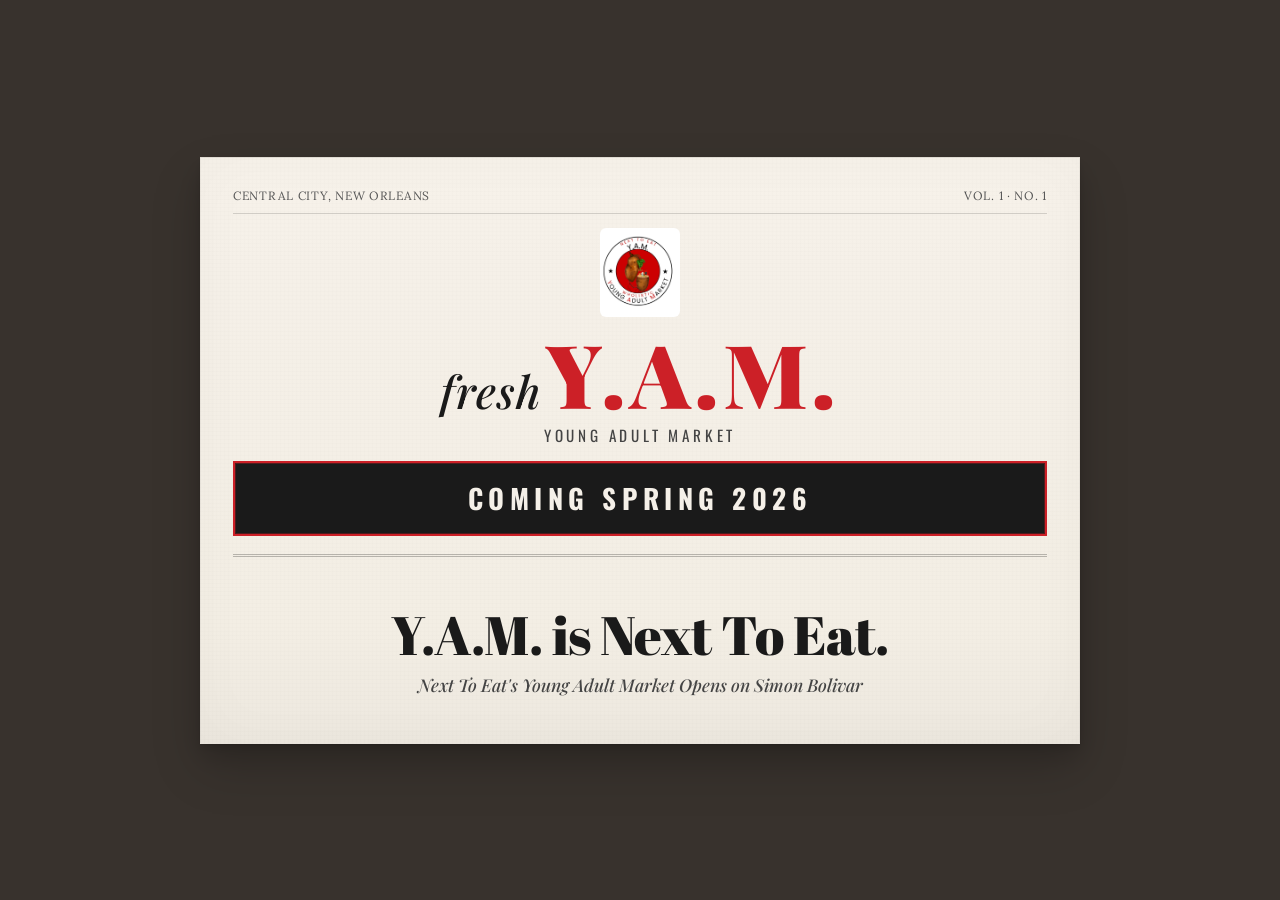
==== commit 818bef49: "fix: GitHub Pages compat, condense splash, add floating CTA - Fix all root-relative paths (/css/, /j" ====
--- a/index.html
+++ b/index.html
@@ -9,9 +9,9 @@
 <link rel="preconnect" href="https://fonts.gstatic.com" crossorigin>
 <link href="https://fonts.googleapis.com/css2?family=Playfair+Display:ital,wght@0,400;0,500;0,600;0,700;0,800;0,900;1,400;1,500;1,600;1,700&family=Abril+Fatface&family=Lora:ital,wght@0,400;0,500;0,600;0,700;1,400;1,500;1,600;1,700&family=Oswald:wght@400;500;600;700&display=swap" rel="stylesheet">
 <!-- Styles -->
-<link rel="stylesheet" href="/css/tokens.css">
-<link rel="stylesheet" href="/css/base.css">
-<link rel="stylesheet" href="/css/banner.css">
+<link rel="stylesheet" href="./css/tokens.css">
+<link rel="stylesheet" href="./css/base.css">
+<link rel="stylesheet" href="./css/banner.css">
 </head>
 <body>
 
@@ -68,45 +68,6 @@
       <p class="np-subhead">Next To Eat's Young Adult Market Opens on Simon Bolivar</p>
     </section>
 
-    <div class="np-rule"></div>
-
-    <!-- ====== COLUMNS ====== -->
-    <section class="np-columns">
-      <article class="np-column">
-        <h2>The Mission</h2>
-        <p><span class="drop-cap">&ldquo;I</span>&rsquo;m trying to be the person I was looking for when I was younger. Real progress starts when we stop waiting to be included and start investing in ourselves.&rdquo;</p>
-        <p class="np-attribution">&mdash; Chef Gary Netter, Founder</p>
-      </article>
-
-      <article class="np-column">
-        <h2>What is Y.A.M.?</h2>
-        <p><span class="drop-cap">A</span> young adult third space where youth showcase entrepreneurial skills, art, music, poetry, fashion, and creative talents. Yammers explore mental health wellness, wholistic lifestyles, food consciousness, and self-care practices. Come for fellowship in multiple disciplines. Stay for the poke bowls and vibes.</p>
-      </article>
-
-      <article class="np-column">
-        <h2>&ldquo;I Yam What I Yam&rdquo;</h2>
-        <p><span class="drop-cap">M</span>ore than a market&nbsp;&mdash; a movement. Yammers yamming what they yam: owning who they are and prospering confidently in their chaotic, omnipotent truths.</p>
-      </article>
-    </section>
-
-    <div class="np-rule"></div>
-
-    <div class="np-ornament">&bull; &bull; &bull;</div>
-
-    <!-- ====== FOOTER ====== -->
-    <footer class="np-footer">
-      <img
-        src="./assets/Next_To_Eat_WCM_CMYK_High_Res-01.png"
-        alt="Next To Eat — Wholistic Culinary Market"
-        class="np-nte-logo"
-        id="nte-logo-img"
-      >
-      <div class="np-nte-logo-fallback" id="nte-logo-fallback">
-        NEXT TO EAT<br>
-        <small style="font-weight:400;font-size:0.6em;letter-spacing:0.15em;">Wholistic Culinary Market</small>
-      </div>
-      <p class="np-footer-text">A Next To Eat Initiative &middot; nexttoeat.com</p>
-    </footer>
   </div>
 </div>
 
@@ -120,6 +81,6 @@
   </section>
 </main>
 
-<script src="/js/banner.js"></script>
+<script src="./js/banner.js"></script>
 </body>
 </html>
--- a/css/banner.css
+++ b/css/banner.css
@@ -243,7 +243,7 @@
 .np-yam-logo {
   display: block;
   margin: 0 auto;
-  width: clamp(100px, 22vw, 200px);
+  width: clamp(50px, 12vw, 80px);
   height: auto;
   object-fit: contain;
   border-radius: 6px;
@@ -253,14 +253,14 @@
 .np-yam-logo-fallback {
   display: none;
   margin: 0 auto;
-  width: clamp(100px, 22vw, 200px);
-  height: clamp(100px, 22vw, 200px);
+  width: clamp(50px, 12vw, 80px);
+  height: clamp(50px, 12vw, 80px);
   background: var(--red);
   border-radius: 50%;
   color: #fff;
   font-family: var(--font-display);
   font-weight: 900;
-  font-size: clamp(1.5rem, 5vw, 3rem);
+  font-size: clamp(1rem, 3vw, 1.8rem);
   align-items: center;
   justify-content: center;
   letter-spacing: 0.05em;
@@ -406,100 +406,6 @@
   line-height: 1.3;
 }
 
-/* =============================================================
-   COLUMNS
-   ============================================================= */
-.np-columns {
-  display: flex;
-  gap: 0;
-  padding: clamp(4px, 0.8vw, 10px) 0;
-}
-
-.np-column {
-  flex: 1;
-  padding: 0 clamp(8px, 1.5vw, 16px);
-}
-
-.np-column + .np-column {
-  border-left: 1px solid rgba(0,0,0,0.15);
-}
-
-.np-column h2 {
-  font-family: var(--font-display);
-  font-weight: 700;
-  font-size: clamp(0.7rem, 1.5vw, 0.95rem);
-  text-transform: uppercase;
-  letter-spacing: 0.08em;
-  color: var(--dark);
-  margin-bottom: clamp(4px, 0.6vw, 8px);
-  border-bottom: 1px solid rgba(0,0,0,0.12);
-  padding-bottom: clamp(2px, 0.4vw, 6px);
-}
-
-.np-column p {
-  font-family: var(--font-body);
-  font-size: clamp(0.6rem, 1.2vw, 0.78rem);
-  line-height: 1.55;
-  color: #2A2A2A;
-  text-align: justify;
-  hyphens: auto;
-}
-
-.np-attribution {
-  font-style: italic;
-  font-variant: small-caps;
-  margin-top: clamp(4px, 0.6vw, 8px);
-  font-size: clamp(0.55rem, 1.1vw, 0.72rem) !important;
-  color: #555 !important;
-}
-
-/* Drop caps */
-.drop-cap {
-  float: left;
-  font-family: var(--font-display);
-  font-weight: 900;
-  font-size: clamp(1.8em, 3.5vw, 2.8em);
-  line-height: 0.78;
-  padding-right: 0.07em;
-  padding-top: 0.04em;
-  color: var(--red);
-}
-
-/* =============================================================
-   FOOTER
-   ============================================================= */
-.np-footer {
-  text-align: center;
-  padding-top: clamp(8px, 1.5vw, 16px);
-  border-top: 3px double rgba(0,0,0,0.2);
-}
-
-.np-nte-logo {
-  display: block;
-  margin: clamp(6px, 1vw, 12px) auto;
-  width: clamp(120px, 28vw, 260px);
-  height: auto;
-  object-fit: contain;
-}
-
-.np-nte-logo-fallback {
-  display: none;
-  margin: clamp(6px, 1vw, 12px) auto;
-  font-family: var(--font-display);
-  font-weight: 700;
-  font-size: clamp(1rem, 2.5vw, 1.4rem);
-  color: var(--dark);
-  letter-spacing: 0.1em;
-  text-transform: uppercase;
-}
-
-.np-footer-text {
-  font-family: var(--font-body);
-  font-size: clamp(0.55rem, 1.1vw, 0.72rem);
-  color: #666;
-  letter-spacing: 0.06em;
-  padding-bottom: clamp(4px, 0.8vw, 10px);
-}
 
 /* =============================================================
    SHATTER EFFECT — CRACK LINES
@@ -687,25 +593,6 @@
     min-height: 18px;
   }
 
-  .np-columns {
-    flex-direction: column;
-    gap: 0;
-  }
-
-  .np-column + .np-column {
-    border-left: none;
-    border-top: 1px solid rgba(0,0,0,0.12);
-    padding-top: clamp(6px, 1.5vw, 10px);
-    margin-top: clamp(6px, 1.5vw, 10px);
-  }
-
-  .np-column {
-    padding: 0;
-  }
-
-  .np-column p {
-    text-align: left;
-  }
 }
 
 @media (min-width: 1600px) {
@@ -755,12 +642,125 @@
 }
 
 /* =============================================================
-   ORNAMENTAL / EXTRAS
-   ============================================================= */
-.np-ornament {
-  text-align: center;
-  font-size: clamp(0.6rem, 1.2vw, 0.85rem);
-  color: #999;
-  letter-spacing: 0.3em;
-  padding: clamp(2px, 0.4vw, 6px) 0;
-}
+   FLOATING CTA — "Enter the Market"
+   ============================================================= */
+.np-enter-cta {
+  position: fixed;
+  bottom: clamp(24px, 4vh, 48px);
+  left: 50%;
+  z-index: 100002;
+  display: inline-flex;
+  align-items: center;
+  justify-content: center;
+  gap: 0.4em;
+
+  font-family: var(--font-ui);
+  font-weight: 700;
+  font-size: clamp(0.85rem, 2vw, 1.1rem);
+  letter-spacing: 0.18em;
+  text-transform: uppercase;
+  text-decoration: none;
+  white-space: nowrap;
+
+  color: var(--cream);
+  background: var(--red);
+  border: 2px solid rgba(255,255,255,0.15);
+  padding: clamp(14px, 1.5vh, 18px) clamp(28px, 4vw, 48px);
+  min-height: 48px;
+  cursor: pointer;
+
+  /* Start hidden — JS adds .visible */
+  opacity: 0;
+  pointer-events: none;
+  transform: translateX(-50%) translateY(20px) scale(0.9);
+  transition: background 0.25s, box-shadow 0.25s, transform 0.25s;
+}
+
+.np-enter-cta.visible {
+  opacity: 1;
+  pointer-events: auto;
+  transform: translateX(-50%) translateY(0) scale(1);
+  animation: ctaReveal 0.6s cubic-bezier(0.16, 1, 0.3, 1) forwards,
+             ctaPulse 2s ease-in-out 1s infinite;
+}
+
+.np-enter-cta:hover,
+.np-enter-cta:focus-visible {
+  background: var(--red-dark);
+  color: var(--cream);
+  transform: translateX(-50%) translateY(-3px) scale(1.04);
+  box-shadow:
+    0 0 24px rgba(204,32,39,0.6),
+    0 0 60px rgba(204,32,39,0.3),
+    0 8px 24px rgba(0,0,0,0.3);
+  outline: 2px solid var(--gold);
+  outline-offset: 3px;
+}
+
+.np-enter-cta:active {
+  transform: translateX(-50%) translateY(0) scale(0.98);
+}
+
+/* Entrance animation */
+@keyframes ctaReveal {
+  0% {
+    opacity: 0;
+    transform: translateX(-50%) translateY(30px) scale(0.85);
+  }
+  100% {
+    opacity: 1;
+    transform: translateX(-50%) translateY(0) scale(1);
+  }
+}
+
+/* Ambient glow pulse */
+@keyframes ctaPulse {
+  0%, 100% {
+    box-shadow:
+      0 0 12px rgba(204,32,39,0.4),
+      0 0 32px rgba(204,32,39,0.15),
+      0 4px 16px rgba(0,0,0,0.2);
+  }
+  50% {
+    box-shadow:
+      0 0 20px rgba(204,32,39,0.6),
+      0 0 50px rgba(204,32,39,0.25),
+      0 0 80px rgba(255,180,50,0.1),
+      0 4px 16px rgba(0,0,0,0.2);
+  }
+}
+
+/* Arrow bounce on the CTA */
+.np-enter-cta .cta-arrow {
+  display: inline-block;
+  animation: ctaArrowBounce 1.5s ease-in-out 1.5s infinite;
+}
+
+@keyframes ctaArrowBounce {
+  0%, 100% { transform: translateX(0); }
+  50% { transform: translateX(5px); }
+}
+
+@media (max-width: 768px) {
+  .np-enter-cta {
+    width: 85vw;
+    max-width: 340px;
+    text-align: center;
+    font-size: clamp(0.8rem, 3.5vw, 1rem);
+    padding: 16px 24px;
+    min-height: 52px;
+    bottom: clamp(16px, 3vh, 32px);
+  }
+}
+
+@media (prefers-reduced-motion: reduce) {
+  .np-enter-cta.visible {
+    animation: none;
+    opacity: 1;
+    transform: translateX(-50%) translateY(0) scale(1);
+  }
+
+  .np-enter-cta .cta-arrow {
+    animation: none;
+  }
+}
